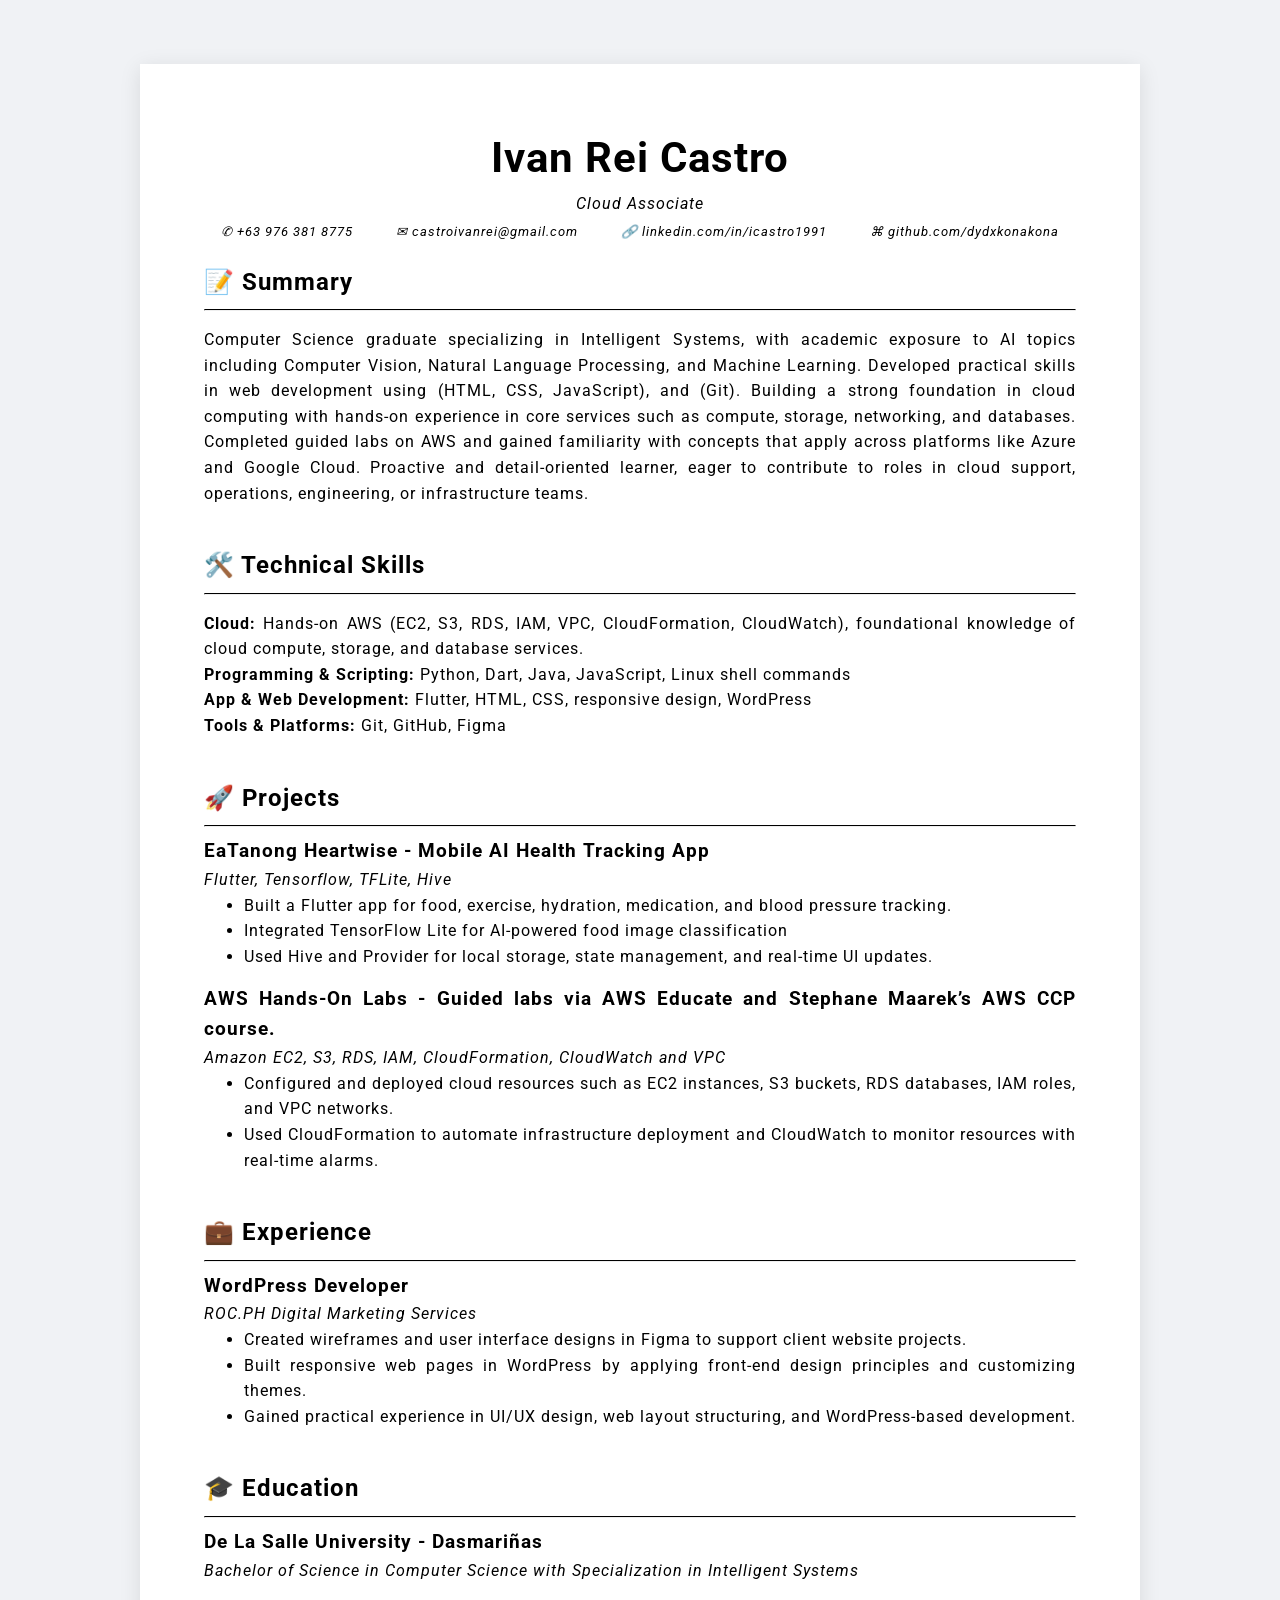
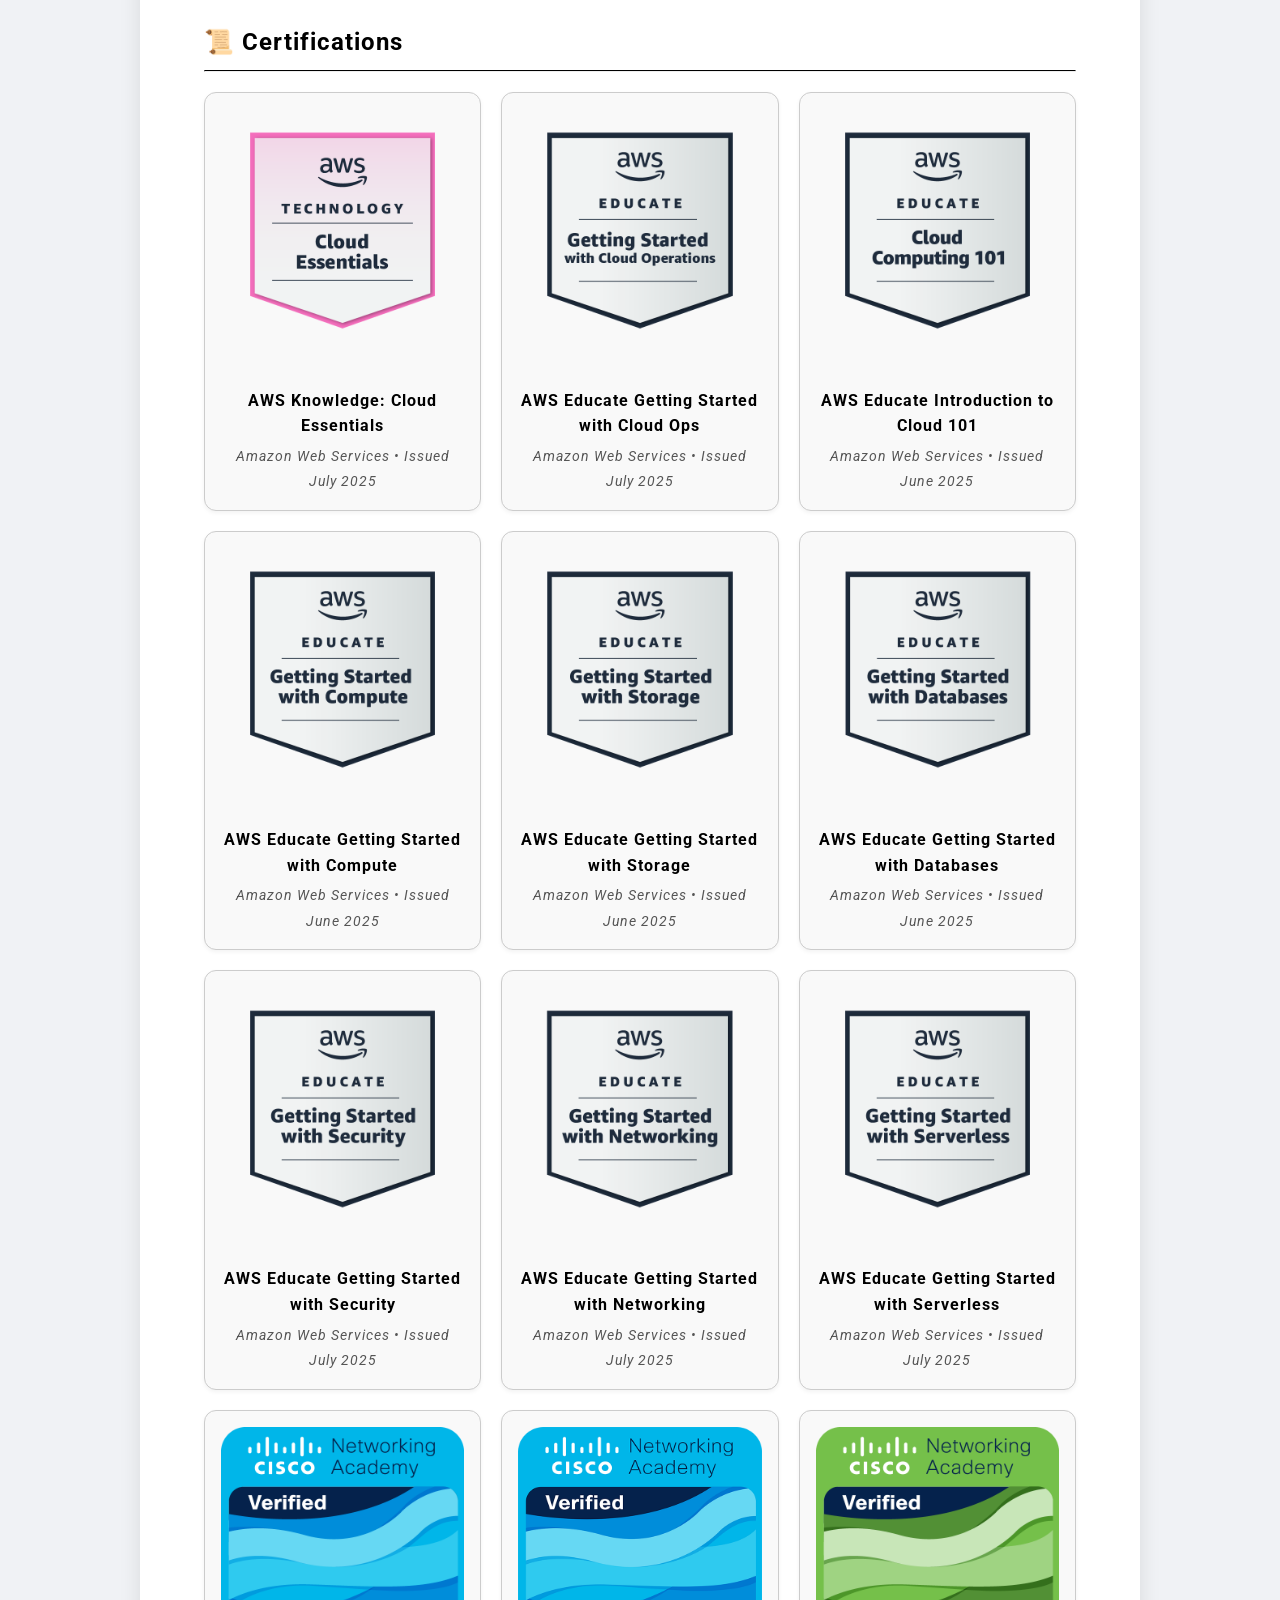
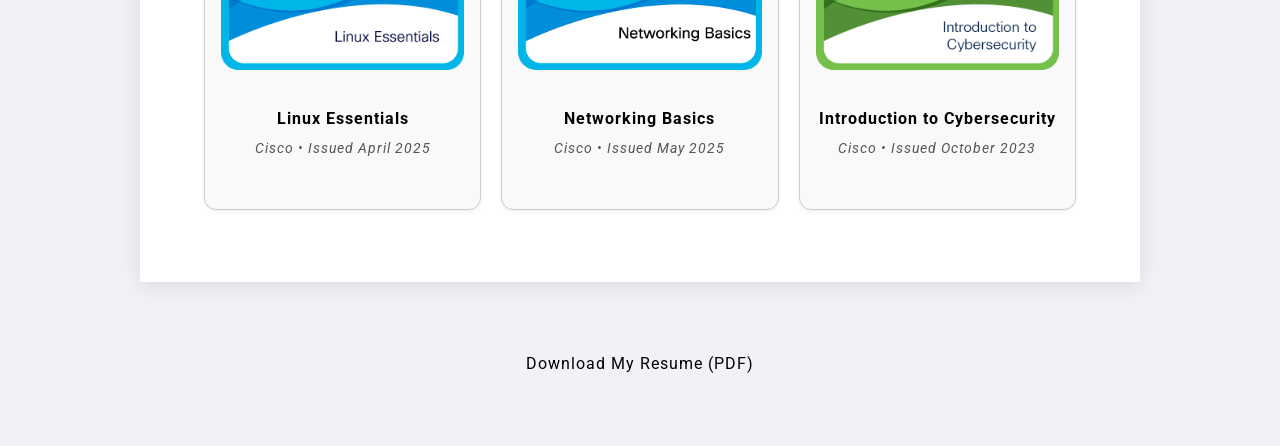
==== index.html @ 9f9fce8a "add job title at header" ====
<!DOCTYPE html>
<html lang="en">
<head>
    <meta charset="UTF-8">
    <meta name="viewport" content="width=device-width, initial-scale=1.0">
    <title>Cloud Resume</title>
    <link rel="stylesheet" href="./style.css">
</head>
<body>
    <div class="paper">
        <header>
            <h1 class="header__h1">Ivan Rei Castro</h1>
            <p class="header__p"><i>Cloud Associate</i></p>
            <address class="header__contacts">
                <ul>
                    <li>✆ +63 976 381 8775</li>
                    <li>✉ <a class="link--unstyled" href="mailto:castroivanrei@gmail.com">castroivanrei@gmail.com</a></li>
                    <li>🔗 <a class="link--unstyled" href="https://www.linkedin.com/in/icastro1991" target="_blank">linkedin.com/in/icastro1991</a></li>
                    <li>⌘ <a class="link--unstyled" href="https://github.com/dydxkonakona" target="_blank">github.com/dydxkonakona</a></li>
                </ul>
            </address>  
        </header>
        <main>
            <section>
                <h2 class="section-heading">📝 Summary</h2>
                <hr>
                <p class="section__text">Computer Science graduate specializing in Intelligent Systems, with academic exposure to AI topics including Computer
                Vision, Natural Language Processing, and Machine Learning. Developed practical skills in web development using (HTML,
                CSS, JavaScript), and (Git). Building a strong foundation in cloud computing with hands-on experience in core services
                such as compute, storage, networking, and databases. Completed guided labs on AWS and gained familiarity with
                concepts that apply across platforms like Azure and Google Cloud. Proactive and detail-oriented learner, eager to
                contribute to roles in cloud support, operations, engineering, or infrastructure teams.
                </p>
            </section>
            <section>
                <h2 class="section-heading">🛠️ Technical Skills</h2>
                <hr>
                <ul class="section__text skills__item list--unstyled">
                    <li><strong>Cloud: </strong>Hands-on AWS (EC2, S3, RDS, IAM, VPC, CloudFormation, CloudWatch), foundational knowledge of cloud compute, storage,
                    and database services.</li>
                    <li><strong>Programming & Scripting: </strong>Python, Dart, Java, JavaScript, Linux shell commands</li>
                    <li><strong>App & Web Development: </strong>Flutter, HTML, CSS, responsive design, WordPress</li>
                    <li><strong>Tools & Platforms: </strong>Git, GitHub, Figma</li>
                </ul>
            </section>
            <section>
                <h2 class="section-heading">🚀 Projects</h2>
                <hr>
                <h3 class="projects__item">EaTanong Heartwise - Mobile AI Health Tracking App</h3>
                <i>Flutter, Tensorflow, TFLite, Hive</i>
                <ul class="section__ul section__text">
                    <li>Built a Flutter app for food, exercise, hydration, medication, and blood pressure tracking.</li>
                    <li>Integrated TensorFlow Lite for AI-powered food image classification</li>
                    <li>Used Hive and Provider for local storage, state management, and real-time UI updates.</li>
                </ul>
                <h3 class="projects__item">AWS Hands-On Labs - Guided labs via AWS Educate and Stephane Maarek’s AWS CCP course. </h3>
                <i>Amazon EC2, S3, RDS, IAM, CloudFormation, CloudWatch and VPC</i>
                <ul class="section__ul section__text">
                    <li>Configured and deployed cloud resources such as EC2 instances, S3 buckets, RDS databases, IAM roles, and VPC networks.</li>
                    <li> Used CloudFormation to automate infrastructure deployment and CloudWatch to monitor resources with real-time alarms.</li>
                </ul>
            </section>
            <section>
                <h2 class="section-heading">💼 Experience</h2>
                <hr>
                <h3 class="section__item">WordPress Developer</h3>
                <i>ROC.PH Digital Marketing Services</i>
                <ul class="section__ul section__text">
                    <li>Created wireframes and user interface designs in Figma to support client website projects.</li>
                    <li>Built responsive web pages in WordPress by applying front-end design principles and customizing themes.</li>
                    <li>Gained practical experience in UI/UX design, web layout structuring, and WordPress-based development.</li>
                </ul>
            </section>
            <section>
                <h2 class="section-heading">🎓 Education</h2>
                <hr>
                <h3 class="section__item">De La Salle University - Dasmariñas</h3>
                <i>Bachelor of Science in Computer Science with Specialization in Intelligent Systems</i>
            </section>
            <section>
                <h2 class="section-heading">📜 Certifications</h2>
                <hr>
                <div class="certifications-container">
                    <a class="link--unstyled" href="https://www.credly.com/badges/a8282bae-534b-4d0a-99c8-af3b8f8b6e74/public_url" target="_blank">
                        <div class="certifications__item">
                            <div class="certifications__image">
                                <img src="images/aws-knowledge-cloud-essentials.png" alt="AWS Knowledge: Cloud Essentials Badge">
                            </div>
                            <div class="certifications__content">
                                <h3>AWS Knowledge: Cloud Essentials</h3>
                                <i>Amazon Web Services • Issued July 2025</i>
                            </div>
                        </div>
                    </a>
                    <a class="link--unstyled" href="https://www.credly.com/badges/c6b597b6-bfd8-41dc-8218-815a89019f7d/public_url" target="_blank">
                        <div class="certifications__item">
                            <div class="certifications__image">
                                <img src="images/aws-educate-getting-started-with-cloud-ops.png" alt="Getting Started with Cloud Ops Badge">
                            </div>
                            <div class="certifications__content">
                                <h3>AWS Educate Getting Started with Cloud Ops</h3>
                                <i>Amazon Web Services • Issued July 2025</i>
                            </div>
                        </div>
                    </a>
                    <a class="link--unstyled" href="https://www.credly.com/badges/4cb6fb65-5cf6-4de0-a530-c1868e72969b/public_url" target="_blank">
                        <div class="certifications__item">
                            <div class="certifications__image">
                                <img src="images/aws-educate-introduction-to-cloud-101.png" alt="Introduction to Cloud 101 Badge">
                            </div>
                            <div class="certifications__content">
                                <h3>AWS Educate Introduction to Cloud 101</h3>
                                <i>Amazon Web Services • Issued June 2025</i>
                            </div>
                        </div>
                    </a>
                    <a class="link--unstyled" href="https://www.credly.com/badges/bcdcecb7-7dd5-4402-ab4c-7a6a8c4122ae/public_url" target="_blank">
                        <div class="certifications__item">
                            <div class="certifications__image">
                                <img src="images/aws-educate-getting-started-with-compute.png" alt="Getting Started with Compute Badge">
                            </div>
                            <div class="certifications__content">
                                <h3>AWS Educate Getting Started with Compute</h3>
                                <i>Amazon Web Services • Issued June 2025</i>
                            </div>
                        </div>
                    </a>
                    <a class="link--unstyled" href="https://www.credly.com/badges/b025bc04-ba03-4a2b-b331-17a02d5ade88/public_url" target="_blank">
                        <div class="certifications__item">
                            <div class="certifications__image">
                                <img src="images/aws-educate-getting-started-with-storage.png" alt="Getting Started with Storage Badge">
                            </div>
                            <div class="certifications__content">
                                <h3>AWS Educate Getting Started with Storage</h3>
                                <i>Amazon Web Services • Issued June 2025</i>
                            </div>
                        </div>
                    </a>
                    <a class="link--unstyled" href="https://www.credly.com/badges/4ef2bb0c-944a-4b47-bbff-5bcc50d100f2/public_url" target="_blank">
                        <div class="certifications__item">
                            <div class="certifications__image">
                                <img src="images/aws-educate-getting-started-with-databases.png" alt="Getting Started with Databases Badge">
                            </div>
                            <div class="certifications__content">
                                <h3>AWS Educate Getting Started with Databases</h3>
                                <i>Amazon Web Services • Issued June 2025</i>
                            </div>
                        </div>
                    </a>
                    <a class="link--unstyled" href="https://www.credly.com/badges/3746181c-8ba2-44f5-8cea-efb720ffdb54/public_url" target="_blank">
                        <div class="certifications__item">
                            <div class="certifications__image">
                                <img src="images/aws-educate-getting-started-with-security.png" alt="Getting Started with Security Badge">
                            </div>
                            <div class="certifications__content">
                                <h3>AWS Educate Getting Started with Security</h3>
                                <i>Amazon Web Services • Issued July 2025</i>
                            </div>
                        </div>
                    </a>
                    <a class="link--unstyled" href="https://www.credly.com/badges/9539a27b-08fc-4c29-9ed1-c05157a115b7/public_url" target="_blank">
                        <div class="certifications__item">
                            <div class="certifications__image">
                                <img src="images/aws-educate-getting-started-with-networking.png" alt="Getting Started with Networking Badge">
                            </div>
                            <div class="certifications__content">
                                <h3>AWS Educate Getting Started with Networking</h3>
                                <i>Amazon Web Services • Issued July 2025</i>
                            </div>
                        </div>
                    </a>
                    <a class="link--unstyled" href="https://www.credly.com/badges/edeaffc1-b5c8-44d2-9bcc-d990bc7ccc25/public_url" target="_blank">
                        <div class="certifications__item">
                            <div class="certifications__image">
                                <img src="images/aws-educate-getting-started-with-serverless.png" alt="Getting Started with Serverless Badge">
                            </div>
                            <div class="certifications__content">
                                <h3>AWS Educate Getting Started with Serverless</h3>
                                <i>Amazon Web Services • Issued July 2025</i>
                            </div>
                        </div>
                    </a>
                    <a class="link--unstyled" href="https://www.credly.com/badges/f4eeaae7-c7de-4fd5-bcbb-86d43e1da480/public_url" target="_blank">
                        <div class="certifications__item">
                            <div class="certifications__image">
                                <img src="images/linux-essentials.png" alt="Linux Essentials Badge">
                            </div>
                            <div class="certifications__content">
                                <h3>Linux Essentials</h3>
                                <i>Cisco • Issued April 2025</i>
                            </div>
                        </div>
                    </a>
                    <a class="link--unstyled" href="https://www.credly.com/badges/85599b24-8828-4160-ac57-ac4afbe0064e/public_url" target="_blank">
                        <div class="certifications__item">
                            <div class="certifications__image">
                                <img src="images/networking-basics.png" alt="Networking Basics Badge">
                            </div>
                            <div class="certifications__content">
                                <h3>Networking Basics</h3>
                                <i>Cisco • Issued May 2025</i>
                            </div>
                        </div>
                    </a>
                    <a class="link--unstyled" href="https://www.credly.com/badges/5a5872d6-cdb3-4874-aff6-a10d0401ca77/public_url" target="_blank">
                        <div class="certifications__item">
                            <div class="certifications__image">
                                <img src="images/introduction-to-cybersecurity.png" alt="Introduction to Cybersecurity Badge">
                            </div>
                            <div class="certifications__content">
                                <h3>Introduction to Cybersecurity</h3>
                                <i>Cisco • Issued October 2023</i>
                            </div>
                        </div>
                    </a>
                </div>
            </section>
        </main>
    </div>
    <footer>
         <div class="footer-container"><a class="link--unstyled" href="./Castro_Ivan_cloud2.pdf" download="Castro_Ivan" target="_blank">Download My Resume (PDF)</a></div>
    </footer>
</body>
</html>
---- style.css ----
@import url('https://fonts.googleapis.com/css2?family=Roboto:ital,wght@0,100..900;1,100..900&display=swap');

/* 
CSS Naming Convention used
BEM (Block-Element-Modifier)

Structure:
.block { }
.block__element { }
.block--modifier { }
*/

.roboto-font {
  font-family: "Roboto", sans-serif;
  font-optical-sizing: auto;
  /* font-weight: <weight>; */
  font-style: normal;
  font-variation-settings:
    "wdth" 100;
}

/* Base styles */

* {
    font-family: "Roboto", sans-serif;
    box-sizing: border-box;
}

section {
    margin-bottom: 40px;
}

hr {
    border-top: 1px solid black;
}

img {
    width: 100%;
    height: auto;
}

/* Layout */
body {
    background-color: #f0f2f5;
    margin: 0;
    padding: 2rem;
    font-family: "Roboto", sans-serif;
}

header, main {
    margin: 0 auto;
    padding: 0 24px; /* adjust 24px to whatever spacing you prefer */
    max-width: 1000px; /* optional: keeps content centered and readable on large screens */
    box-sizing: border-box;
}


.certifications-container {
    display: grid;
    grid-template-columns: repeat(auto-fit, minmax(220px, 1fr));
    gap: 20px;
    margin-top: 20px;
}

/* Typography */

body {
    letter-spacing: 1px;
    line-height: 1.6;
    text-align: justify;
    text-justify: inter-word;    
}

.section__text {
    letter-spacing: 1px;
    line-height: 1.6;
    text-align: justify;
    text-justify: inter-word;
}

/* Components */
.paper {
    max-width: 1000px;
    margin: 2rem auto;
    background: #ffffff;
    padding: 2rem 2.5rem;
    box-shadow: 0 4px 20px rgba(0, 0, 0, 0.1);
}

@media (max-width: 768px) {
    body {
        background-color: #ffffff; /* Match paper background */
        padding: 0;
    }

    .paper {
        max-width: 100%;
        margin: 0;
        padding: 1rem 1rem;
        box-shadow: none;
        border-radius: 0;
    }
}

.header__h1 {
    margin-bottom: 0;
    text-align: center;
    font-size: 42px;
}

.header__p {
    margin: 0 0 5px;
    text-align: center;
}

.header__contacts ul {
    display: flex;
    justify-content: space-around;
    flex-wrap: wrap;
    font-size: small;
    gap: 0.5rem 0.5rem;
    padding: 0;
    margin: 0;
    list-style: none;
}

@media (max-width: 480px) {
    .header__contacts {
        flex-direction: column;
        align-items: flex-start;
    }
}

.section-heading {
    margin: 20px 0 0;
}

.section__ul {
    margin: 0 0 16px;
}

.section__item {
    margin: 10px 0 0;
}

.skills__item {
    padding: 0;
}

.projects__item {
    margin: 10px 0 0;
}

.certifications__item {
    border: 1px solid #ccc;
    border-radius: 12px;
    padding: 16px;
    background-color: #f9f9f9;
    box-shadow: 0 2px 4px rgba(0, 0, 0, 0.05);
    text-align: center;
    transition: transform 0.2s ease;
    max-width: 100%;
    min-height: 400px;
}

.certifications__item:hover {
    transform: translateY(-5px);
}

.certifications__item img {
    max-width: 100%;
    height: auto;
    border-radius: 8px;
    margin-bottom: 12px;
}

.certifications__content h3 {
    font-size: 1rem;
    margin-bottom: 4px;
}

.certifications__content i {
    font-size: 0.9rem;
    color: #555;
}

@media (max-width: 600px) {
    .certifications-container {
    grid-template-columns: 1fr;
    }
}

.footer-container {
    display: flex;
    justify-content: center;
    align-items: center;
    margin: 0;
    padding: 0;
    min-height: 100px;
}


/* Utility Classes */

.list--unstyled {
    list-style-type: none;
}

.link--unstyled {
    text-decoration: none;
    color: black;
}

.header__contacts ul a:hover {
    text-decoration: underline;
}

.footer-container a:hover {
    text-decoration: underline;
}
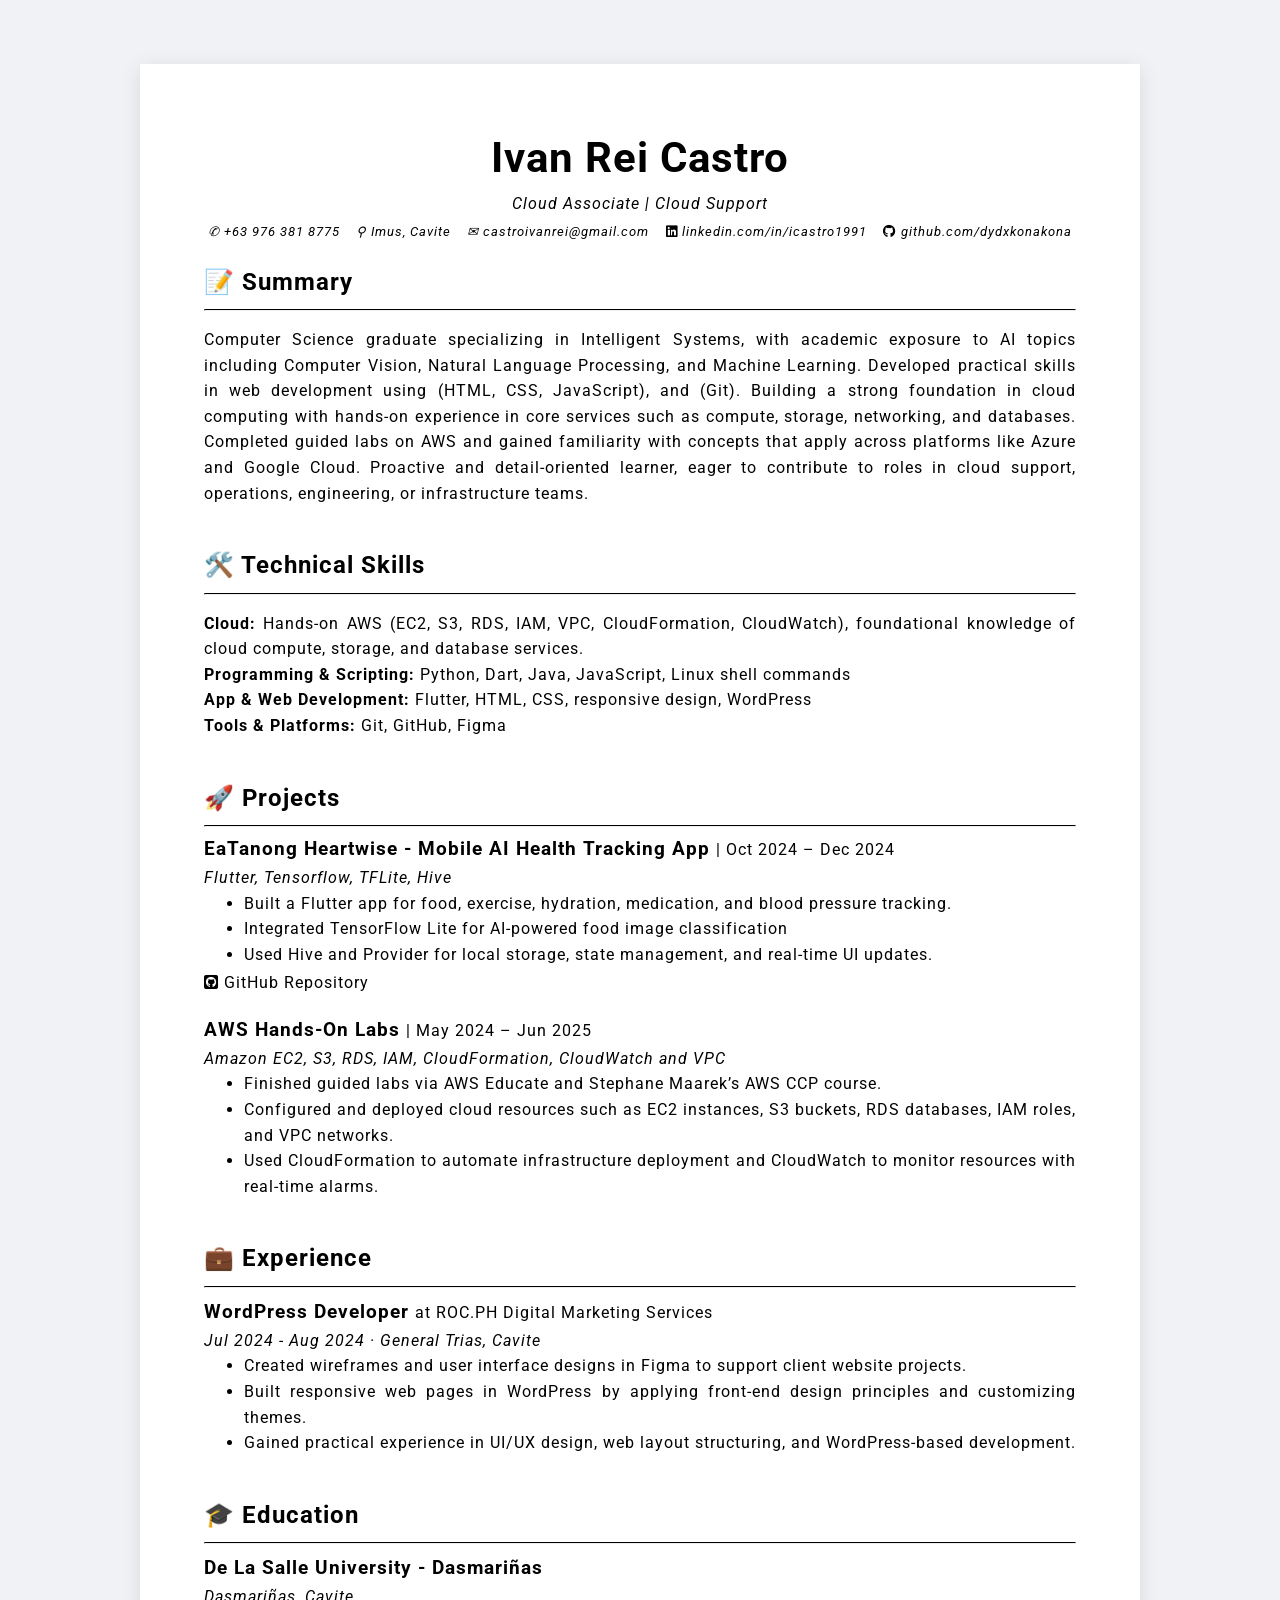
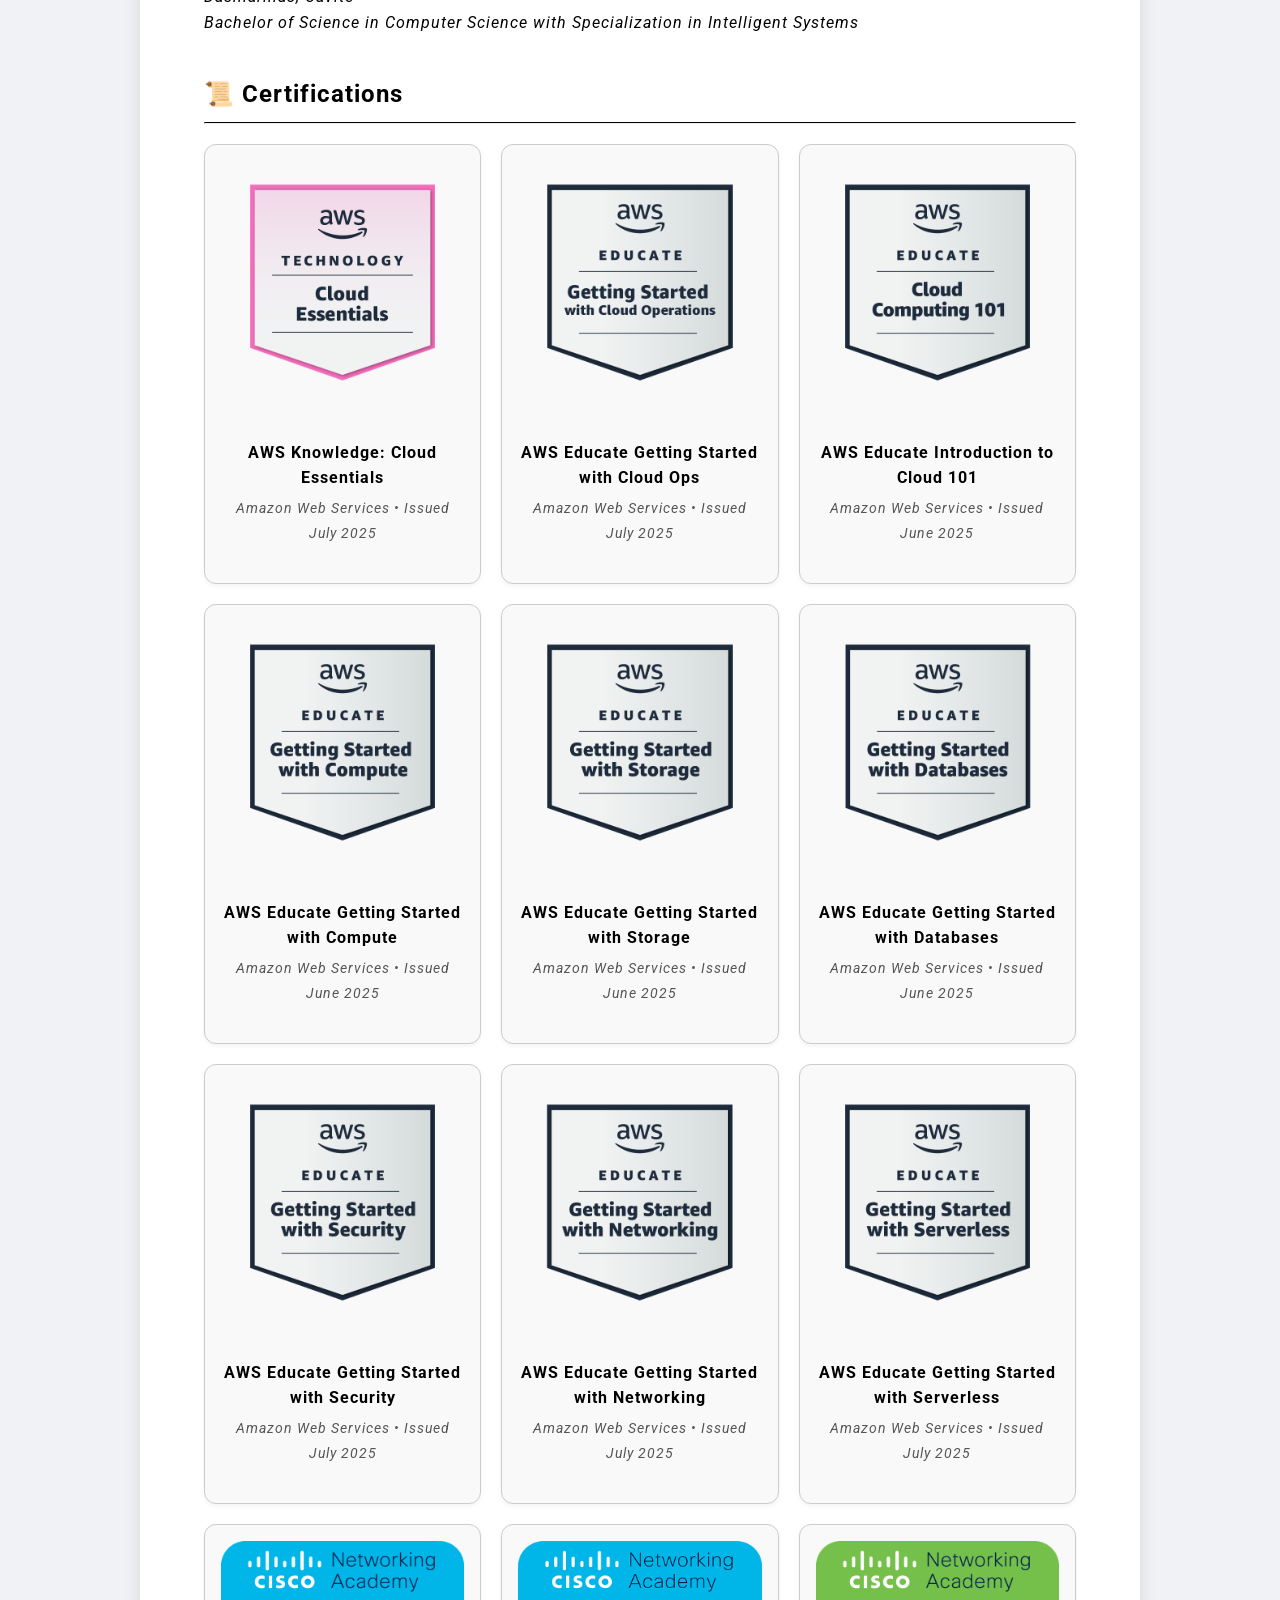
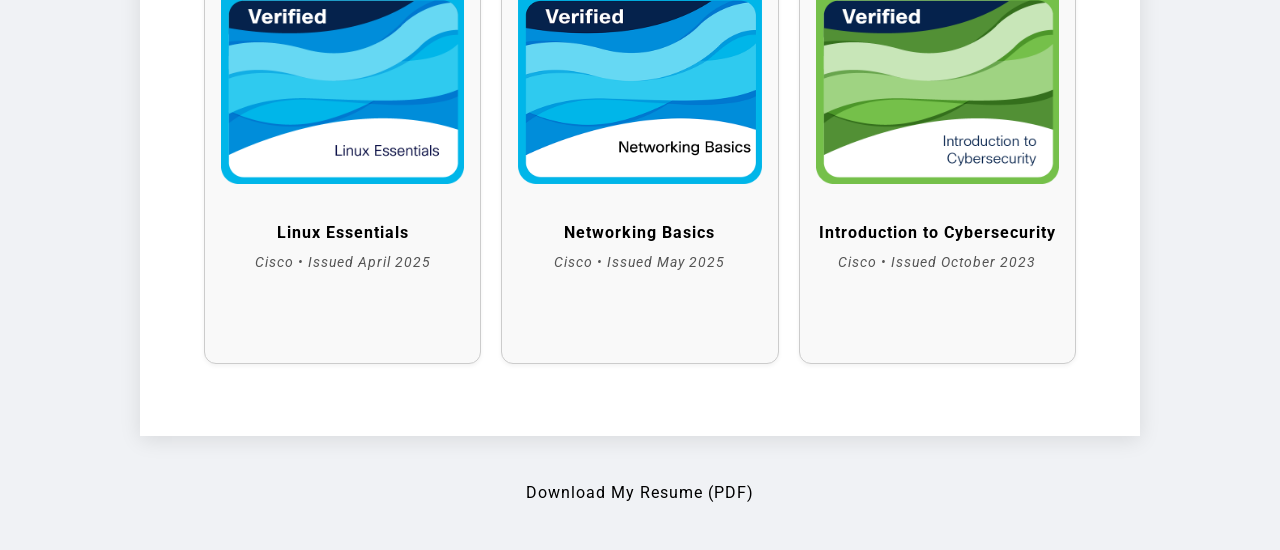
==== commit 0288561a: "add icon. polish ui" ====
--- a/index.html
+++ b/index.html
@@ -5,18 +5,20 @@
     <meta name="viewport" content="width=device-width, initial-scale=1.0">
     <title>Cloud Resume</title>
     <link rel="stylesheet" href="./style.css">
+    <link rel="stylesheet" href="https://cdnjs.cloudflare.com/ajax/libs/font-awesome/6.7.2/css/all.min.css" integrity="sha512-Evv84Mr4kqVGRNSgIGL/F/aIDqQb7xQ2vcrdIwxfjThSH8CSR7PBEakCr51Ck+w+/U6swU2Im1vVX0SVk9ABhg==" crossorigin="anonymous" referrerpolicy="no-referrer" />
 </head>
 <body>
     <div class="paper">
         <header>
             <h1 class="header__h1">Ivan Rei Castro</h1>
-            <p class="header__p"><i>Cloud Associate</i></p>
+            <p class="header__p"><i>Cloud Associate | Cloud Support</i></p>
             <address class="header__contacts">
                 <ul>
                     <li>✆ +63 976 381 8775</li>
+                    <li>⚲ Imus, Cavite</li>
                     <li>✉ <a class="link--unstyled" href="mailto:castroivanrei@gmail.com">castroivanrei@gmail.com</a></li>
-                    <li>🔗 <a class="link--unstyled" href="https://www.linkedin.com/in/icastro1991" target="_blank">linkedin.com/in/icastro1991</a></li>
-                    <li>⌘ <a class="link--unstyled" href="https://github.com/dydxkonakona" target="_blank">github.com/dydxkonakona</a></li>
+                    <li><a class="link--unstyled" href="https://www.linkedin.com/in/icastro1991" target="_blank"><i class="fa-brands fa-linkedin"></i> linkedin.com/in/icastro1991</a></li>
+                    <li><a class="link--unstyled" href="https://github.com/dydxkonakona" target="_blank"><i class="fa-brands fa-github"></i> github.com/dydxkonakona</a></li>
                 </ul>
             </address>  
         </header>
@@ -46,35 +48,44 @@
             <section>
                 <h2 class="section-heading">🚀 Projects</h2>
                 <hr>
-                <h3 class="projects__item">EaTanong Heartwise - Mobile AI Health Tracking App</h3>
-                <i>Flutter, Tensorflow, TFLite, Hive</i>
-                <ul class="section__ul section__text">
-                    <li>Built a Flutter app for food, exercise, hydration, medication, and blood pressure tracking.</li>
-                    <li>Integrated TensorFlow Lite for AI-powered food image classification</li>
-                    <li>Used Hive and Provider for local storage, state management, and real-time UI updates.</li>
-                </ul>
-                <h3 class="projects__item">AWS Hands-On Labs - Guided labs via AWS Educate and Stephane Maarek’s AWS CCP course. </h3>
-                <i>Amazon EC2, S3, RDS, IAM, CloudFormation, CloudWatch and VPC</i>
-                <ul class="section__ul section__text">
-                    <li>Configured and deployed cloud resources such as EC2 instances, S3 buckets, RDS databases, IAM roles, and VPC networks.</li>
-                    <li> Used CloudFormation to automate infrastructure deployment and CloudWatch to monitor resources with real-time alarms.</li>
-                </ul>
+                <article class="projects__article">
+                    <h3>EaTanong Heartwise - Mobile AI Health Tracking App <span class="span--small">| Oct 2024 – Dec 2024</span></h3>
+                    <i>Flutter, Tensorflow, TFLite, Hive</i>
+                    <ul class="section__text">
+                        <li>Built a Flutter app for food, exercise, hydration, medication, and blood pressure tracking.</li>
+                        <li>Integrated TensorFlow Lite for AI-powered food image classification</li>
+                        <li>Used Hive and Provider for local storage, state management, and real-time UI updates.</li>
+                    </ul>
+                    <a class="link--unstyled" href="https://github.com/dydxkonakona/eatanong-heartwise-flutter" target="_blank" rel="noopener noreferrer"><i class="fa-brands fa-square-github"></i> GitHub Repository</a>
+                </article>
+                <article class="projects__article">
+                    <h3>AWS Hands-On Labs <span class="span--small">| May 2024 – Jun 2025</span></h3>
+                    <i>Amazon EC2, S3, RDS, IAM, CloudFormation, CloudWatch and VPC</i>
+                    <ul class="section__text">
+                        <li>Finished guided labs via AWS Educate and Stephane Maarek’s AWS CCP course.</li>
+                        <li>Configured and deployed cloud resources such as EC2 instances, S3 buckets, RDS databases, IAM roles, and VPC networks.</li>
+                        <li> Used CloudFormation to automate infrastructure deployment and CloudWatch to monitor resources with real-time alarms.</li>
+                    </ul>
+                </article>
             </section>
             <section>
                 <h2 class="section-heading">💼 Experience</h2>
                 <hr>
-                <h3 class="section__item">WordPress Developer</h3>
-                <i>ROC.PH Digital Marketing Services</i>
-                <ul class="section__ul section__text">
-                    <li>Created wireframes and user interface designs in Figma to support client website projects.</li>
-                    <li>Built responsive web pages in WordPress by applying front-end design principles and customizing themes.</li>
-                    <li>Gained practical experience in UI/UX design, web layout structuring, and WordPress-based development.</li>
-                </ul>
+                <article>
+                    <h3 class="section__item">WordPress Developer <span class="span--small">at ROC.PH Digital Marketing Services</span></h3>
+                    <i>Jul 2024 - Aug 2024 · General Trias, Cavite</i>
+                    <ul class="section__ul section__text">
+                        <li>Created wireframes and user interface designs in Figma to support client website projects.</li>
+                        <li>Built responsive web pages in WordPress by applying front-end design principles and customizing themes.</li>
+                        <li>Gained practical experience in UI/UX design, web layout structuring, and WordPress-based development.</li>
+                    </ul>
+                </article>
             </section>
             <section>
                 <h2 class="section-heading">🎓 Education</h2>
                 <hr>
                 <h3 class="section__item">De La Salle University - Dasmariñas</h3>
+                <i>Dasmariñas, Cavite</i><br>
                 <i>Bachelor of Science in Computer Science with Specialization in Intelligent Systems</i>
             </section>
             <section>
--- a/style.css
+++ b/style.css
@@ -147,8 +147,16 @@
     padding: 0;
 }
 
-.projects__item {
-    margin: 10px 0 0;
+.projects__article {
+    margin: 5px 0 20px;
+}
+
+.projects__article h3 {
+    margin: 0;
+}
+
+.projects__article ul {
+    margin: 0 0 3px;
 }
 
 .certifications__item {
@@ -160,7 +168,7 @@
     text-align: center;
     transition: transform 0.2s ease;
     max-width: 100%;
-    min-height: 400px;
+    min-height: 440px;
 }
 
 .certifications__item:hover {
@@ -196,7 +204,7 @@
     align-items: center;
     margin: 0;
     padding: 0;
-    min-height: 100px;
+    min-height: 50px;
 }
 
 
@@ -211,10 +219,11 @@
     color: black;
 }
 
-.header__contacts ul a:hover {
+.link--unstyled:hover {
     text-decoration: underline;
 }
 
-.footer-container a:hover {
-    text-decoration: underline;
+.span--small {
+    font-weight: lighter;
+    font-size: smaller;
 }
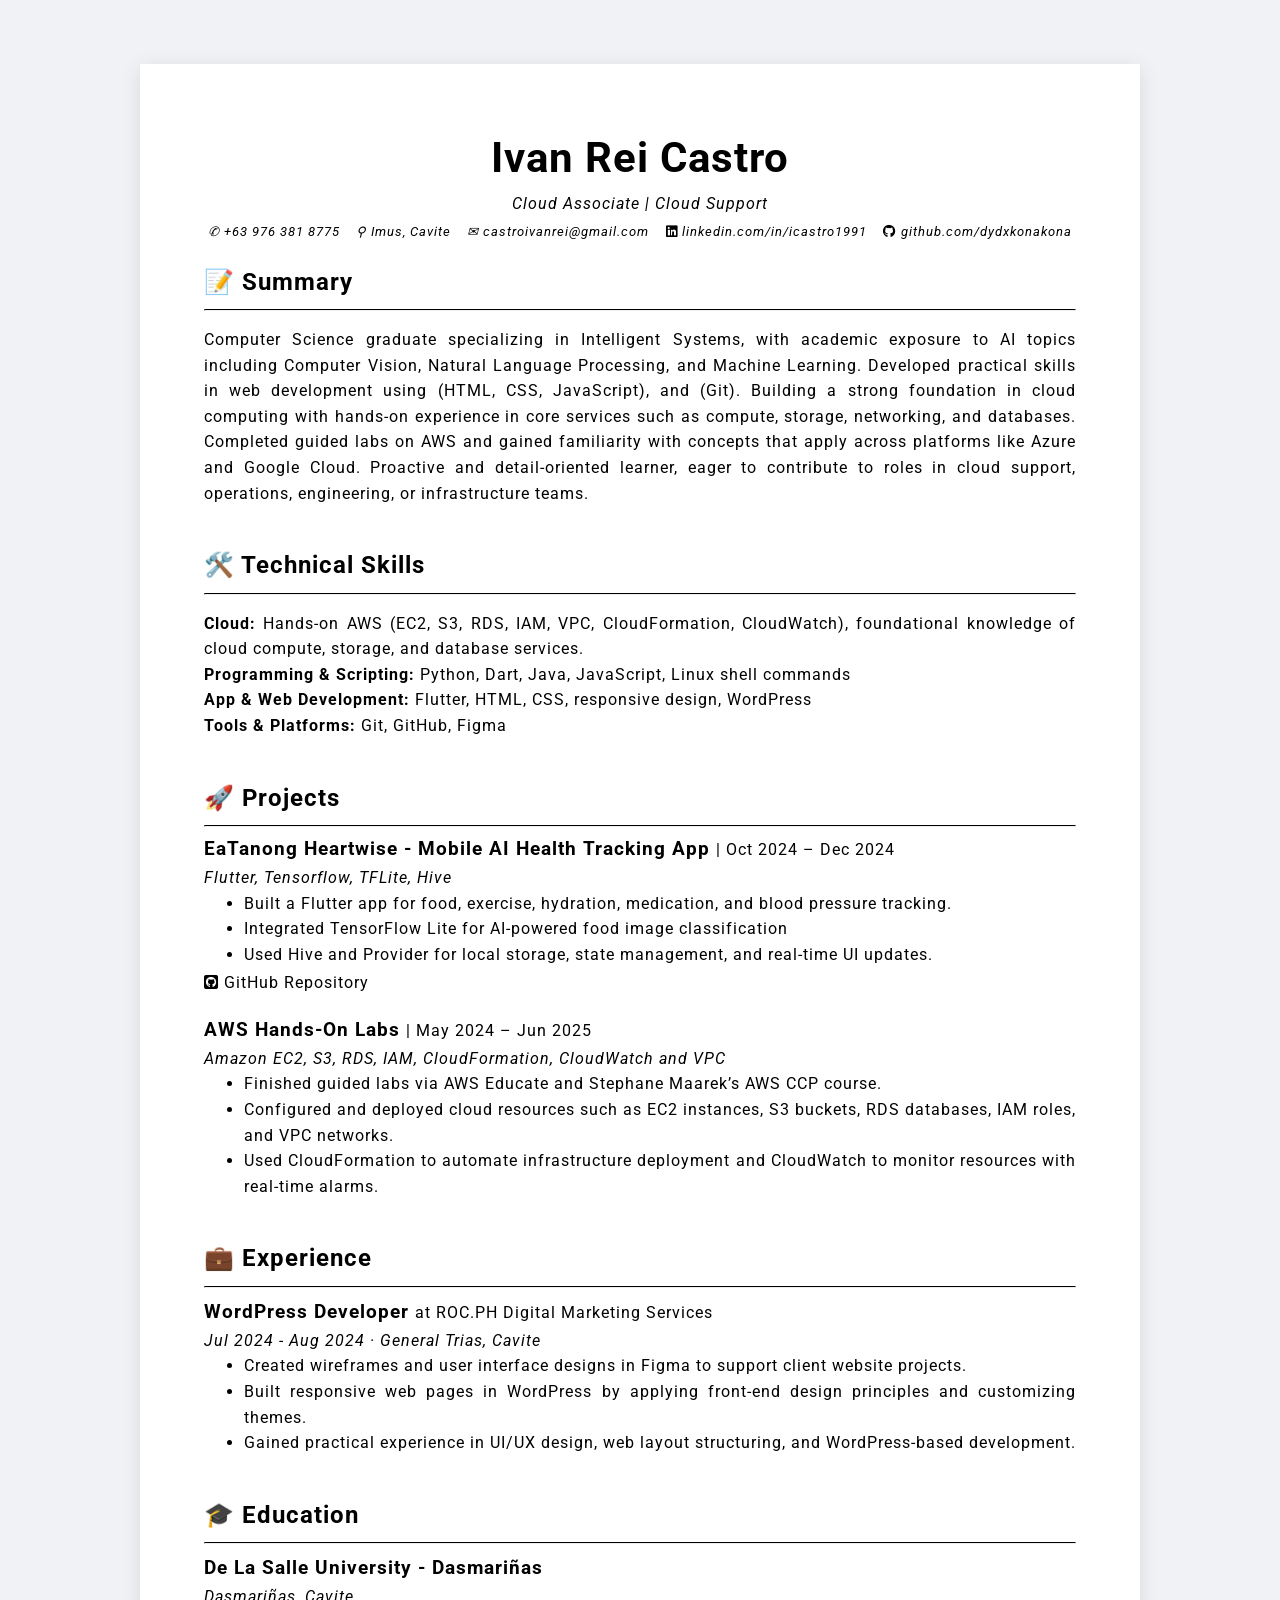
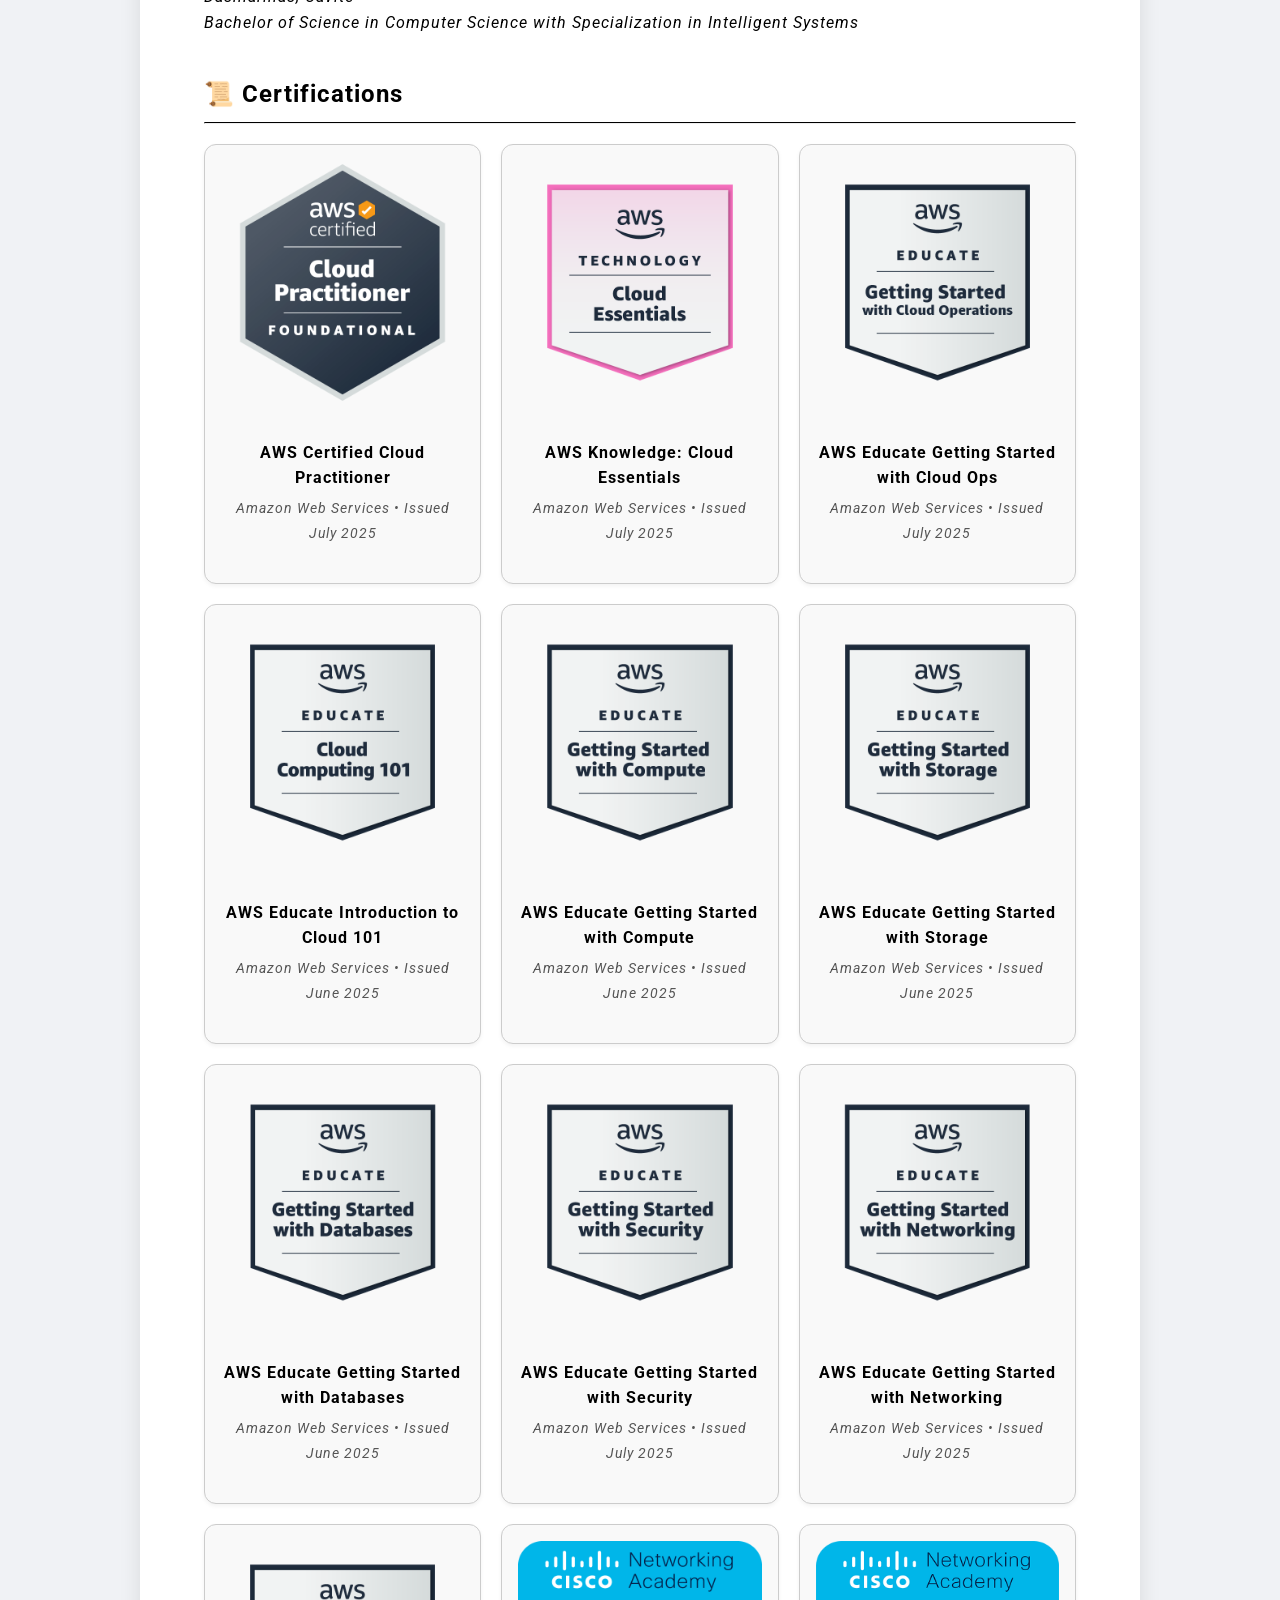
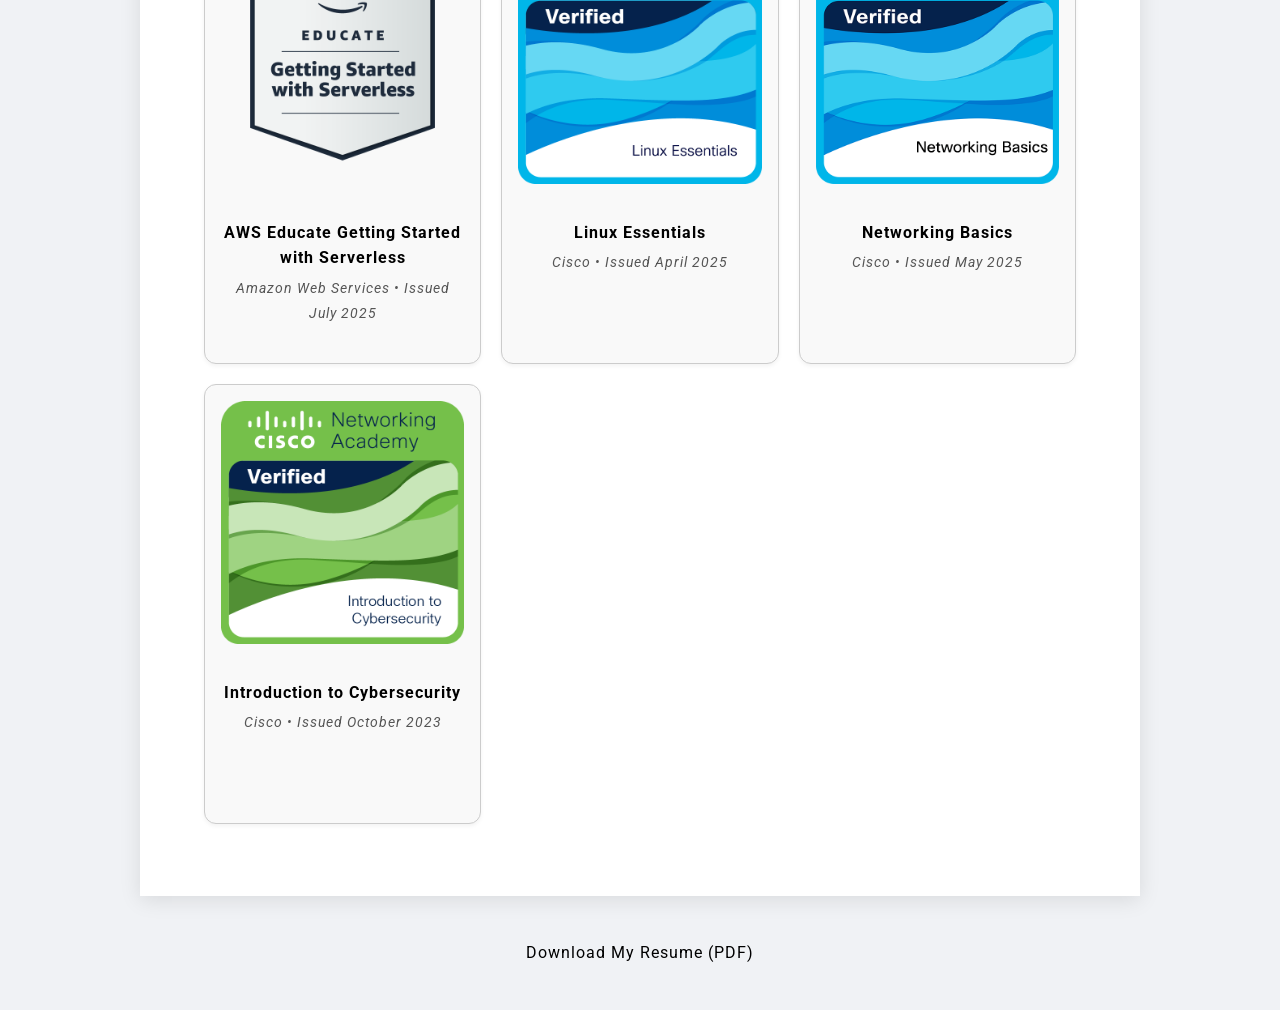
==== commit 89b7a895: "add aws cloud practitioner certificate" ====
--- a/index.html
+++ b/index.html
@@ -92,7 +92,18 @@
                 <h2 class="section-heading">📜 Certifications</h2>
                 <hr>
                 <div class="certifications-container">
-                    <a class="link--unstyled" href="https://www.credly.com/badges/a8282bae-534b-4d0a-99c8-af3b8f8b6e74/public_url" target="_blank">
+                    <a class="link--unstyled" href="https://www.credly.com/badges/91de4c96-de2e-45cc-8af6-e2daa8c5285d/public_url" target="_blank" rel="noopener noreferrer">
+                        <div class="certifications__item">
+                            <div class="certifications__image">
+                                <img src="images/aws-certified-cloud-practitioner.png" alt="AWS Certified Cloud Practitioner Badge">
+                            </div>
+                            <div class="certifications__content">
+                                <h3>AWS Certified Cloud Practitioner</h3>
+                                <i>Amazon Web Services • Issued July 2025</i>
+                            </div>
+                        </div>
+                    </a>
+                    <a class="link--unstyled" href="https://www.credly.com/badges/a8282bae-534b-4d0a-99c8-af3b8f8b6e74/public_url" target="_blank" rel="noopener noreferrer">
                         <div class="certifications__item">
                             <div class="certifications__image">
                                 <img src="images/aws-knowledge-cloud-essentials.png" alt="AWS Knowledge: Cloud Essentials Badge">
@@ -103,7 +114,7 @@
                             </div>
                         </div>
                     </a>
-                    <a class="link--unstyled" href="https://www.credly.com/badges/c6b597b6-bfd8-41dc-8218-815a89019f7d/public_url" target="_blank">
+                    <a class="link--unstyled" href="https://www.credly.com/badges/c6b597b6-bfd8-41dc-8218-815a89019f7d/public_url" target="_blank" rel="noopener noreferrer">
                         <div class="certifications__item">
                             <div class="certifications__image">
                                 <img src="images/aws-educate-getting-started-with-cloud-ops.png" alt="Getting Started with Cloud Ops Badge">
@@ -114,7 +125,7 @@
                             </div>
                         </div>
                     </a>
-                    <a class="link--unstyled" href="https://www.credly.com/badges/4cb6fb65-5cf6-4de0-a530-c1868e72969b/public_url" target="_blank">
+                    <a class="link--unstyled" href="https://www.credly.com/badges/4cb6fb65-5cf6-4de0-a530-c1868e72969b/public_url" target="_blank" rel="noopener noreferrer">
                         <div class="certifications__item">
                             <div class="certifications__image">
                                 <img src="images/aws-educate-introduction-to-cloud-101.png" alt="Introduction to Cloud 101 Badge">
@@ -125,7 +136,7 @@
                             </div>
                         </div>
                     </a>
-                    <a class="link--unstyled" href="https://www.credly.com/badges/bcdcecb7-7dd5-4402-ab4c-7a6a8c4122ae/public_url" target="_blank">
+                    <a class="link--unstyled" href="https://www.credly.com/badges/bcdcecb7-7dd5-4402-ab4c-7a6a8c4122ae/public_url" target="_blank" rel="noopener noreferrer">
                         <div class="certifications__item">
                             <div class="certifications__image">
                                 <img src="images/aws-educate-getting-started-with-compute.png" alt="Getting Started with Compute Badge">
@@ -136,7 +147,7 @@
                             </div>
                         </div>
                     </a>
-                    <a class="link--unstyled" href="https://www.credly.com/badges/b025bc04-ba03-4a2b-b331-17a02d5ade88/public_url" target="_blank">
+                    <a class="link--unstyled" href="https://www.credly.com/badges/b025bc04-ba03-4a2b-b331-17a02d5ade88/public_url" target="_blank" rel="noopener noreferrer">
                         <div class="certifications__item">
                             <div class="certifications__image">
                                 <img src="images/aws-educate-getting-started-with-storage.png" alt="Getting Started with Storage Badge">
@@ -147,7 +158,7 @@
                             </div>
                         </div>
                     </a>
-                    <a class="link--unstyled" href="https://www.credly.com/badges/4ef2bb0c-944a-4b47-bbff-5bcc50d100f2/public_url" target="_blank">
+                    <a class="link--unstyled" href="https://www.credly.com/badges/4ef2bb0c-944a-4b47-bbff-5bcc50d100f2/public_url" target="_blank" rel="noopener noreferrer">
                         <div class="certifications__item">
                             <div class="certifications__image">
                                 <img src="images/aws-educate-getting-started-with-databases.png" alt="Getting Started with Databases Badge">
@@ -158,7 +169,7 @@
                             </div>
                         </div>
                     </a>
-                    <a class="link--unstyled" href="https://www.credly.com/badges/3746181c-8ba2-44f5-8cea-efb720ffdb54/public_url" target="_blank">
+                    <a class="link--unstyled" href="https://www.credly.com/badges/3746181c-8ba2-44f5-8cea-efb720ffdb54/public_url" target="_blank" rel="noopener noreferrer">
                         <div class="certifications__item">
                             <div class="certifications__image">
                                 <img src="images/aws-educate-getting-started-with-security.png" alt="Getting Started with Security Badge">
@@ -169,7 +180,7 @@
                             </div>
                         </div>
                     </a>
-                    <a class="link--unstyled" href="https://www.credly.com/badges/9539a27b-08fc-4c29-9ed1-c05157a115b7/public_url" target="_blank">
+                    <a class="link--unstyled" href="https://www.credly.com/badges/9539a27b-08fc-4c29-9ed1-c05157a115b7/public_url" target="_blank" rel="noopener noreferrer">
                         <div class="certifications__item">
                             <div class="certifications__image">
                                 <img src="images/aws-educate-getting-started-with-networking.png" alt="Getting Started with Networking Badge">
@@ -180,7 +191,7 @@
                             </div>
                         </div>
                     </a>
-                    <a class="link--unstyled" href="https://www.credly.com/badges/edeaffc1-b5c8-44d2-9bcc-d990bc7ccc25/public_url" target="_blank">
+                    <a class="link--unstyled" href="https://www.credly.com/badges/edeaffc1-b5c8-44d2-9bcc-d990bc7ccc25/public_url" target="_blank" rel="noopener noreferrer">
                         <div class="certifications__item">
                             <div class="certifications__image">
                                 <img src="images/aws-educate-getting-started-with-serverless.png" alt="Getting Started with Serverless Badge">
@@ -191,7 +202,7 @@
                             </div>
                         </div>
                     </a>
-                    <a class="link--unstyled" href="https://www.credly.com/badges/f4eeaae7-c7de-4fd5-bcbb-86d43e1da480/public_url" target="_blank">
+                    <a class="link--unstyled" href="https://www.credly.com/badges/f4eeaae7-c7de-4fd5-bcbb-86d43e1da480/public_url" target="_blank" rel="noopener noreferrer">
                         <div class="certifications__item">
                             <div class="certifications__image">
                                 <img src="images/linux-essentials.png" alt="Linux Essentials Badge">
@@ -202,7 +213,7 @@
                             </div>
                         </div>
                     </a>
-                    <a class="link--unstyled" href="https://www.credly.com/badges/85599b24-8828-4160-ac57-ac4afbe0064e/public_url" target="_blank">
+                    <a class="link--unstyled" href="https://www.credly.com/badges/85599b24-8828-4160-ac57-ac4afbe0064e/public_url" target="_blank" rel="noopener noreferrer">
                         <div class="certifications__item">
                             <div class="certifications__image">
                                 <img src="images/networking-basics.png" alt="Networking Basics Badge">
@@ -213,7 +224,7 @@
                             </div>
                         </div>
                     </a>
-                    <a class="link--unstyled" href="https://www.credly.com/badges/5a5872d6-cdb3-4874-aff6-a10d0401ca77/public_url" target="_blank">
+                    <a class="link--unstyled" href="https://www.credly.com/badges/5a5872d6-cdb3-4874-aff6-a10d0401ca77/public_url" target="_blank" rel="noopener noreferrer">
                         <div class="certifications__item">
                             <div class="certifications__image">
                                 <img src="images/introduction-to-cybersecurity.png" alt="Introduction to Cybersecurity Badge">
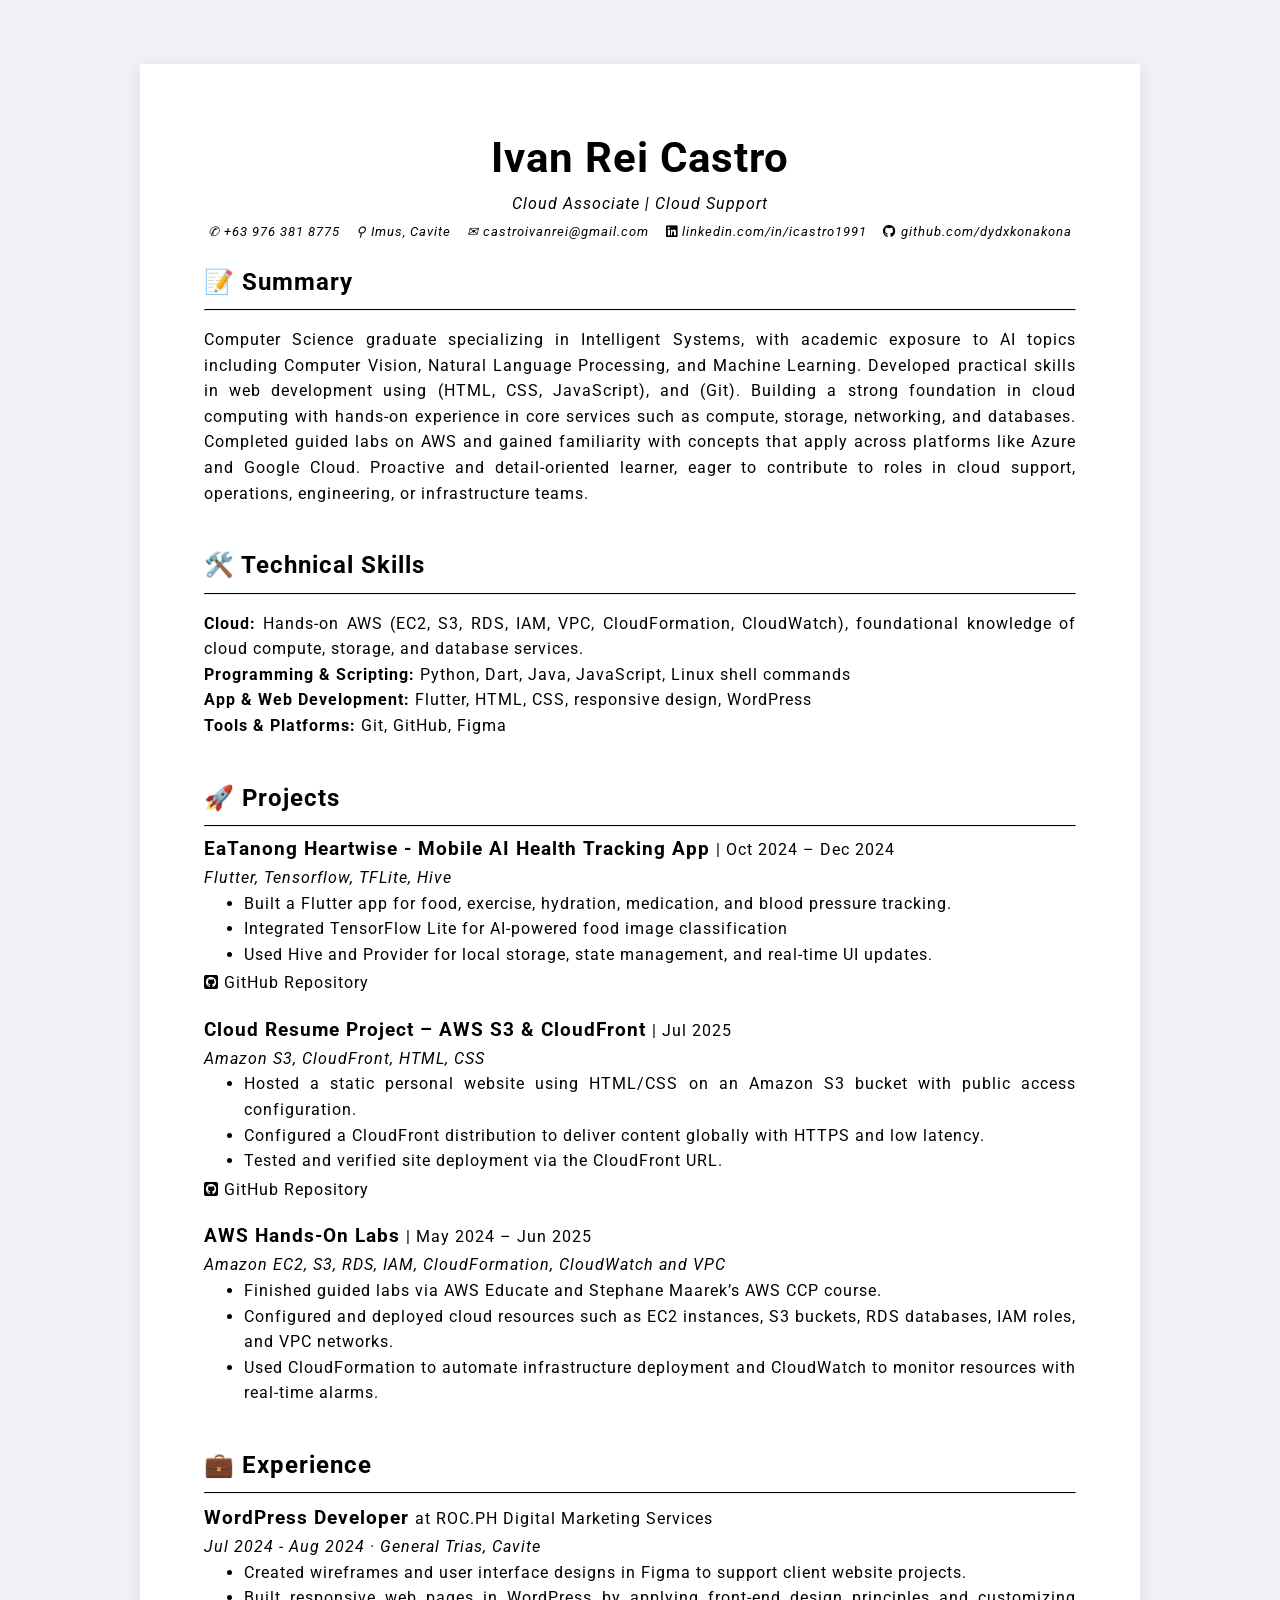
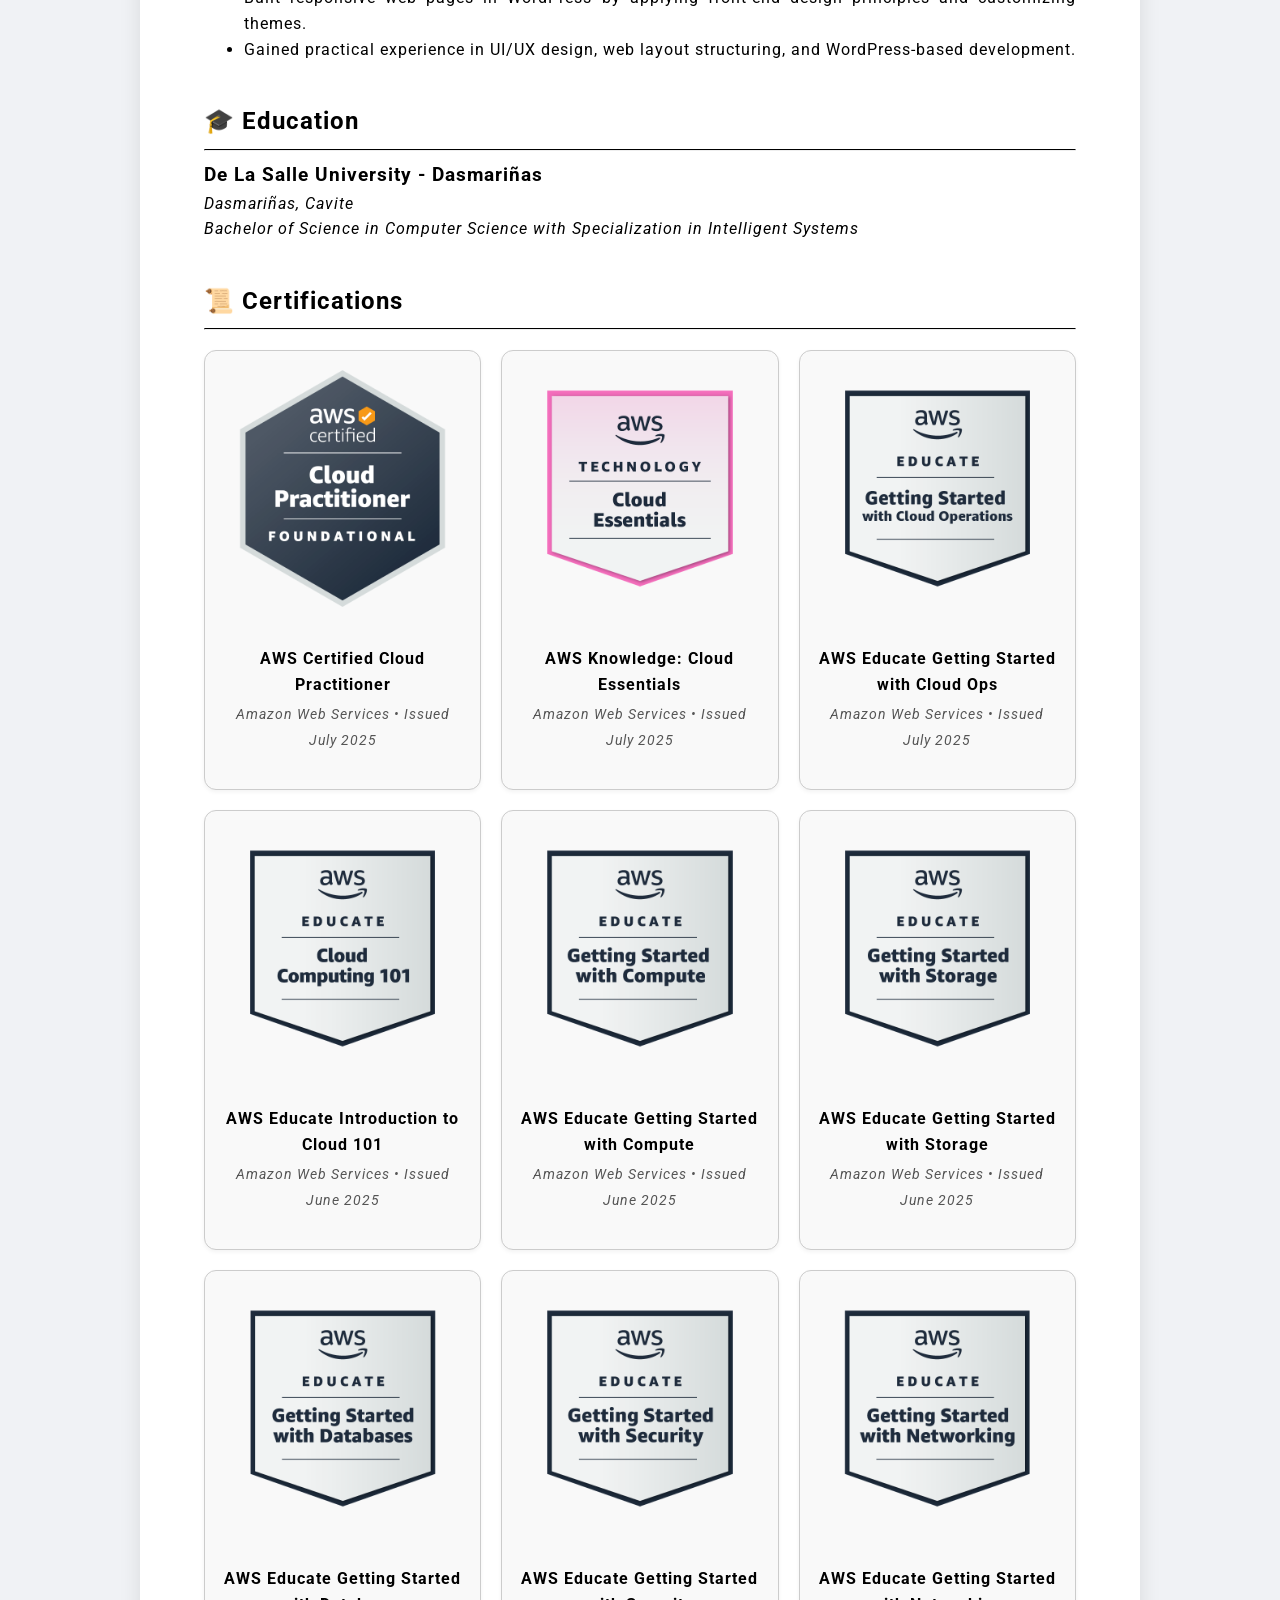
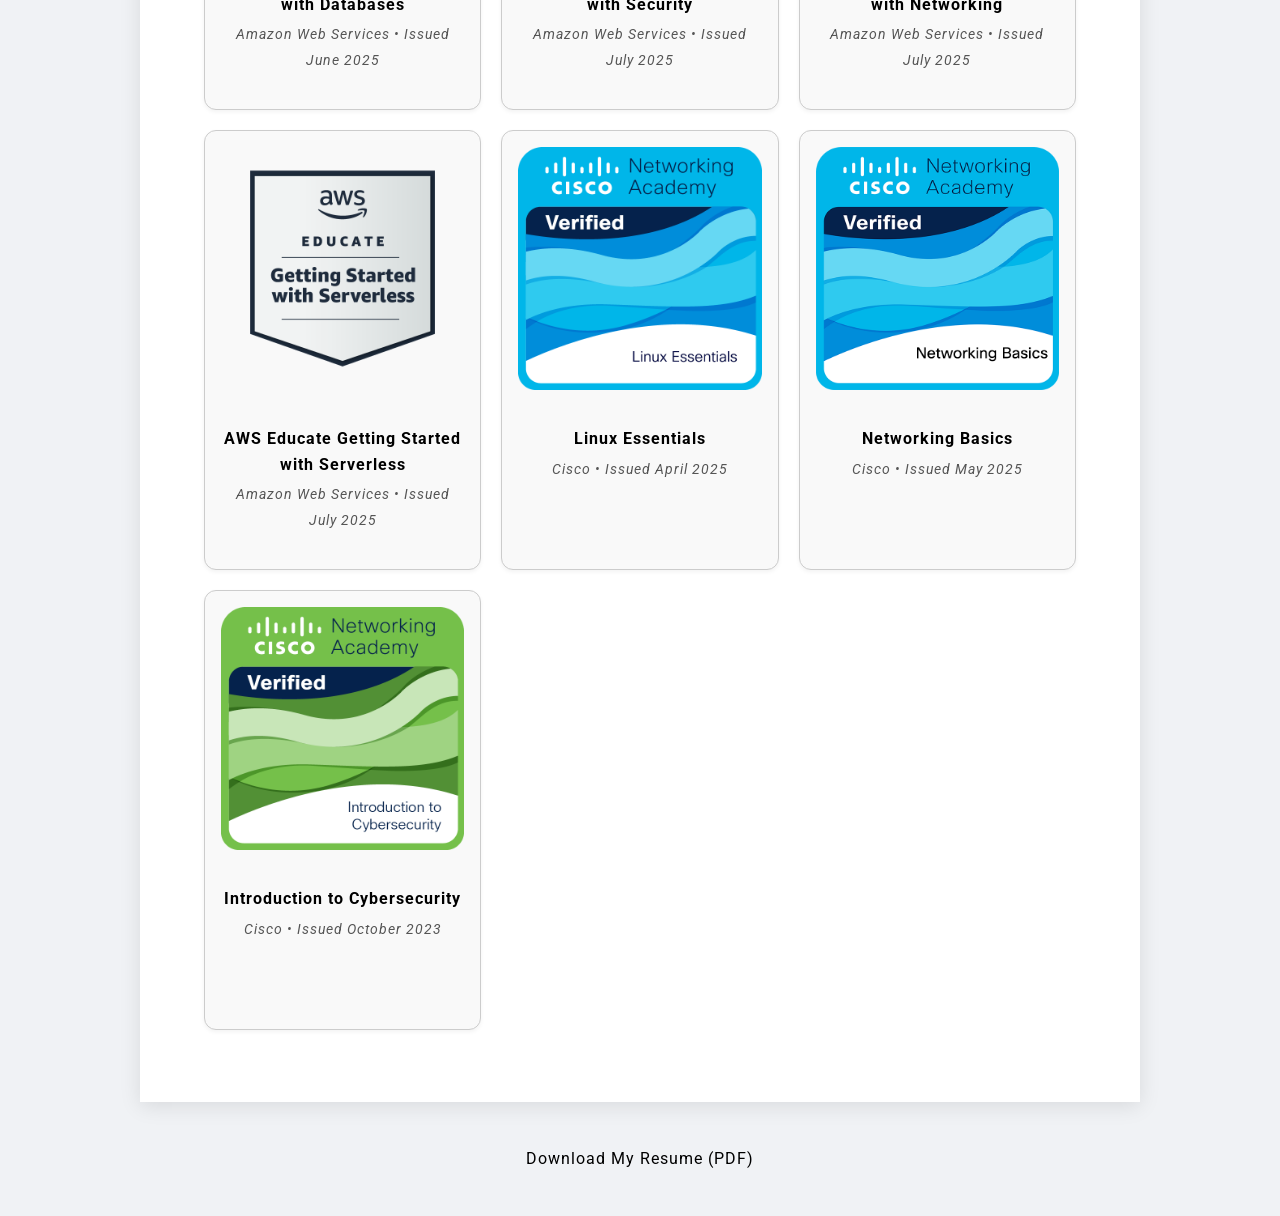
==== commit 95dd2d2b: "modify readme, modify content" ====
--- a/index.html
+++ b/index.html
@@ -59,6 +59,16 @@
                     <a class="link--unstyled" href="https://github.com/dydxkonakona/eatanong-heartwise-flutter" target="_blank" rel="noopener noreferrer"><i class="fa-brands fa-square-github"></i> GitHub Repository</a>
                 </article>
                 <article class="projects__article">
+                    <h3>Cloud Resume Project – AWS S3 & CloudFront <span class="span--small">| Jul 2025</span></h3>
+                    <i>Amazon S3, CloudFront, HTML, CSS</i>
+                    <ul class="section__text">
+                        <li>Hosted a static personal website using HTML/CSS on an Amazon S3 bucket with public access configuration.</li>
+                        <li>Configured a CloudFront distribution to deliver content globally with HTTPS and low latency.</li>
+                        <li>Tested and verified site deployment via the CloudFront URL.</li>
+                    </ul>
+                    <a class="link--unstyled" href="https://github.com/dydxkonakona/cloud-resume-aws" target="_blank" rel="noopener noreferrer"><i class="fa-brands fa-square-github"></i> GitHub Repository</a>
+                </article>
+                <article class="projects__article">
                     <h3>AWS Hands-On Labs <span class="span--small">| May 2024 – Jun 2025</span></h3>
                     <i>Amazon EC2, S3, RDS, IAM, CloudFormation, CloudWatch and VPC</i>
                     <ul class="section__text">
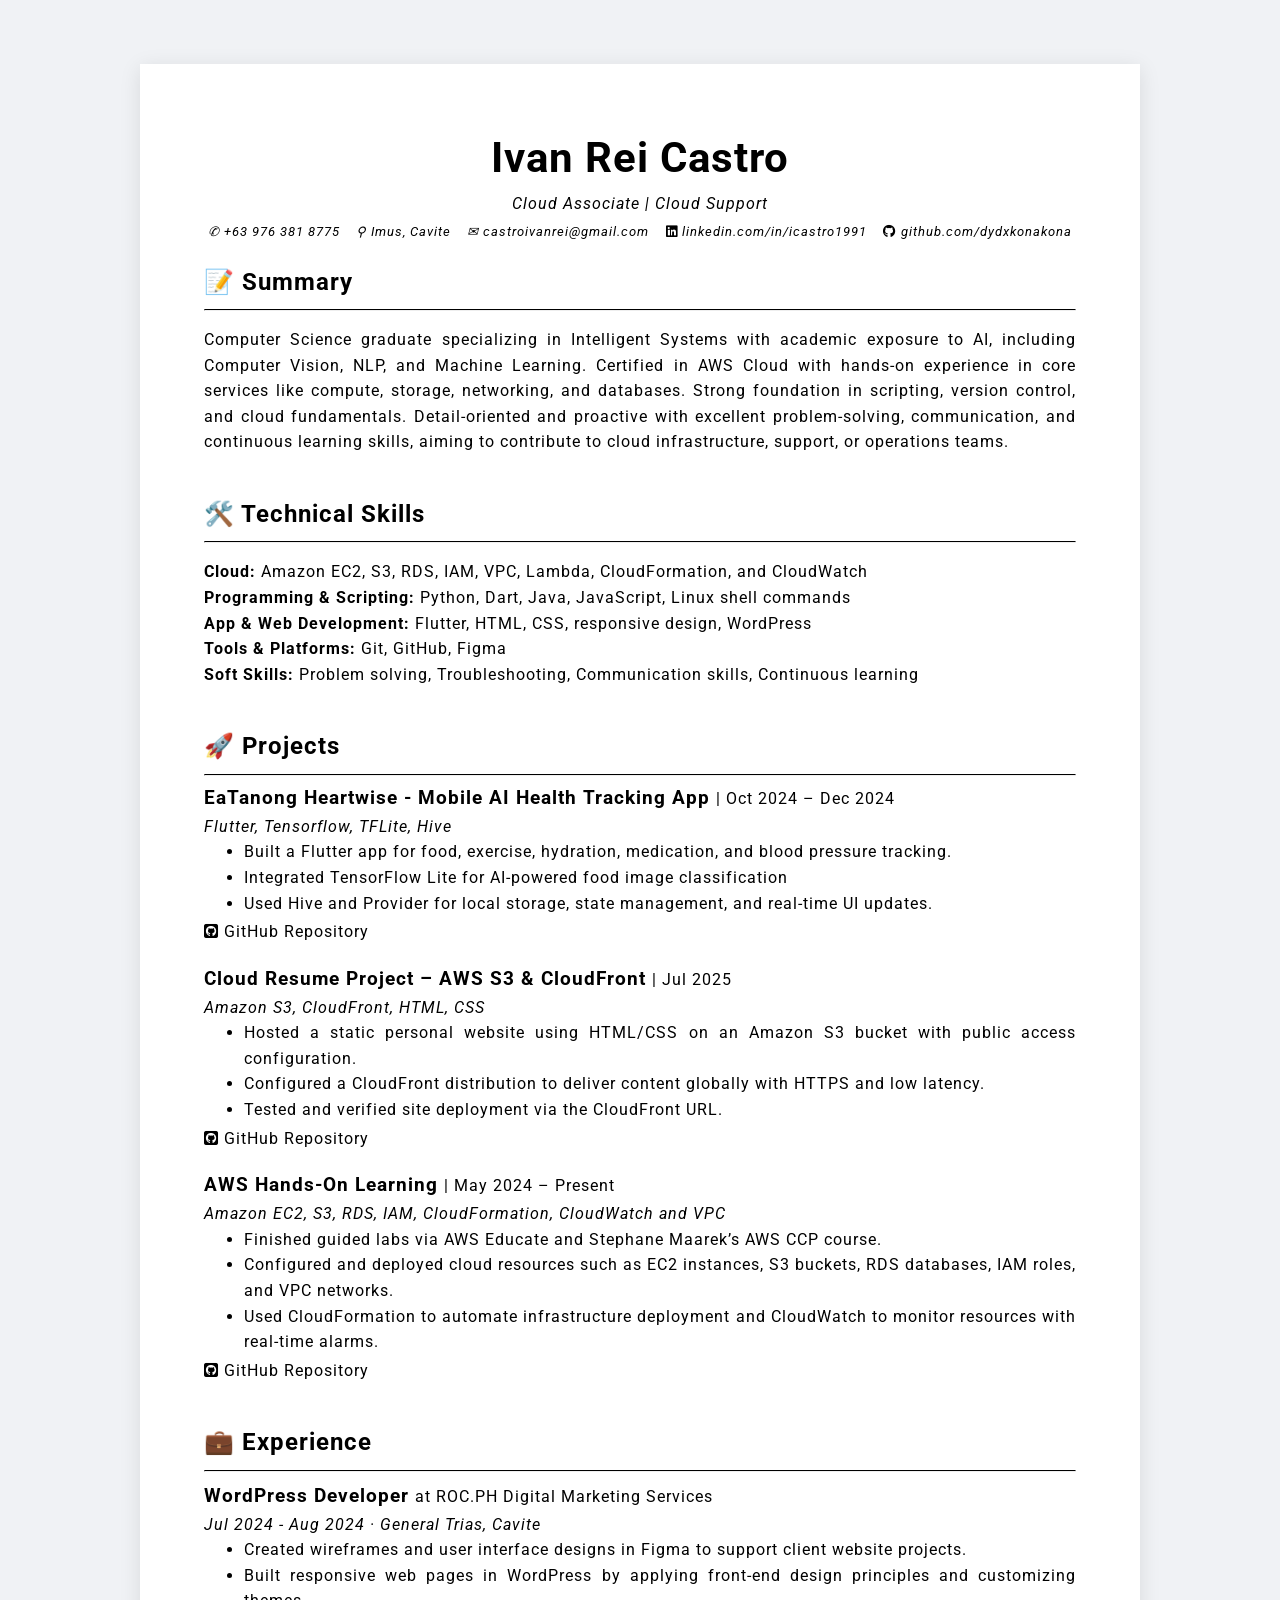
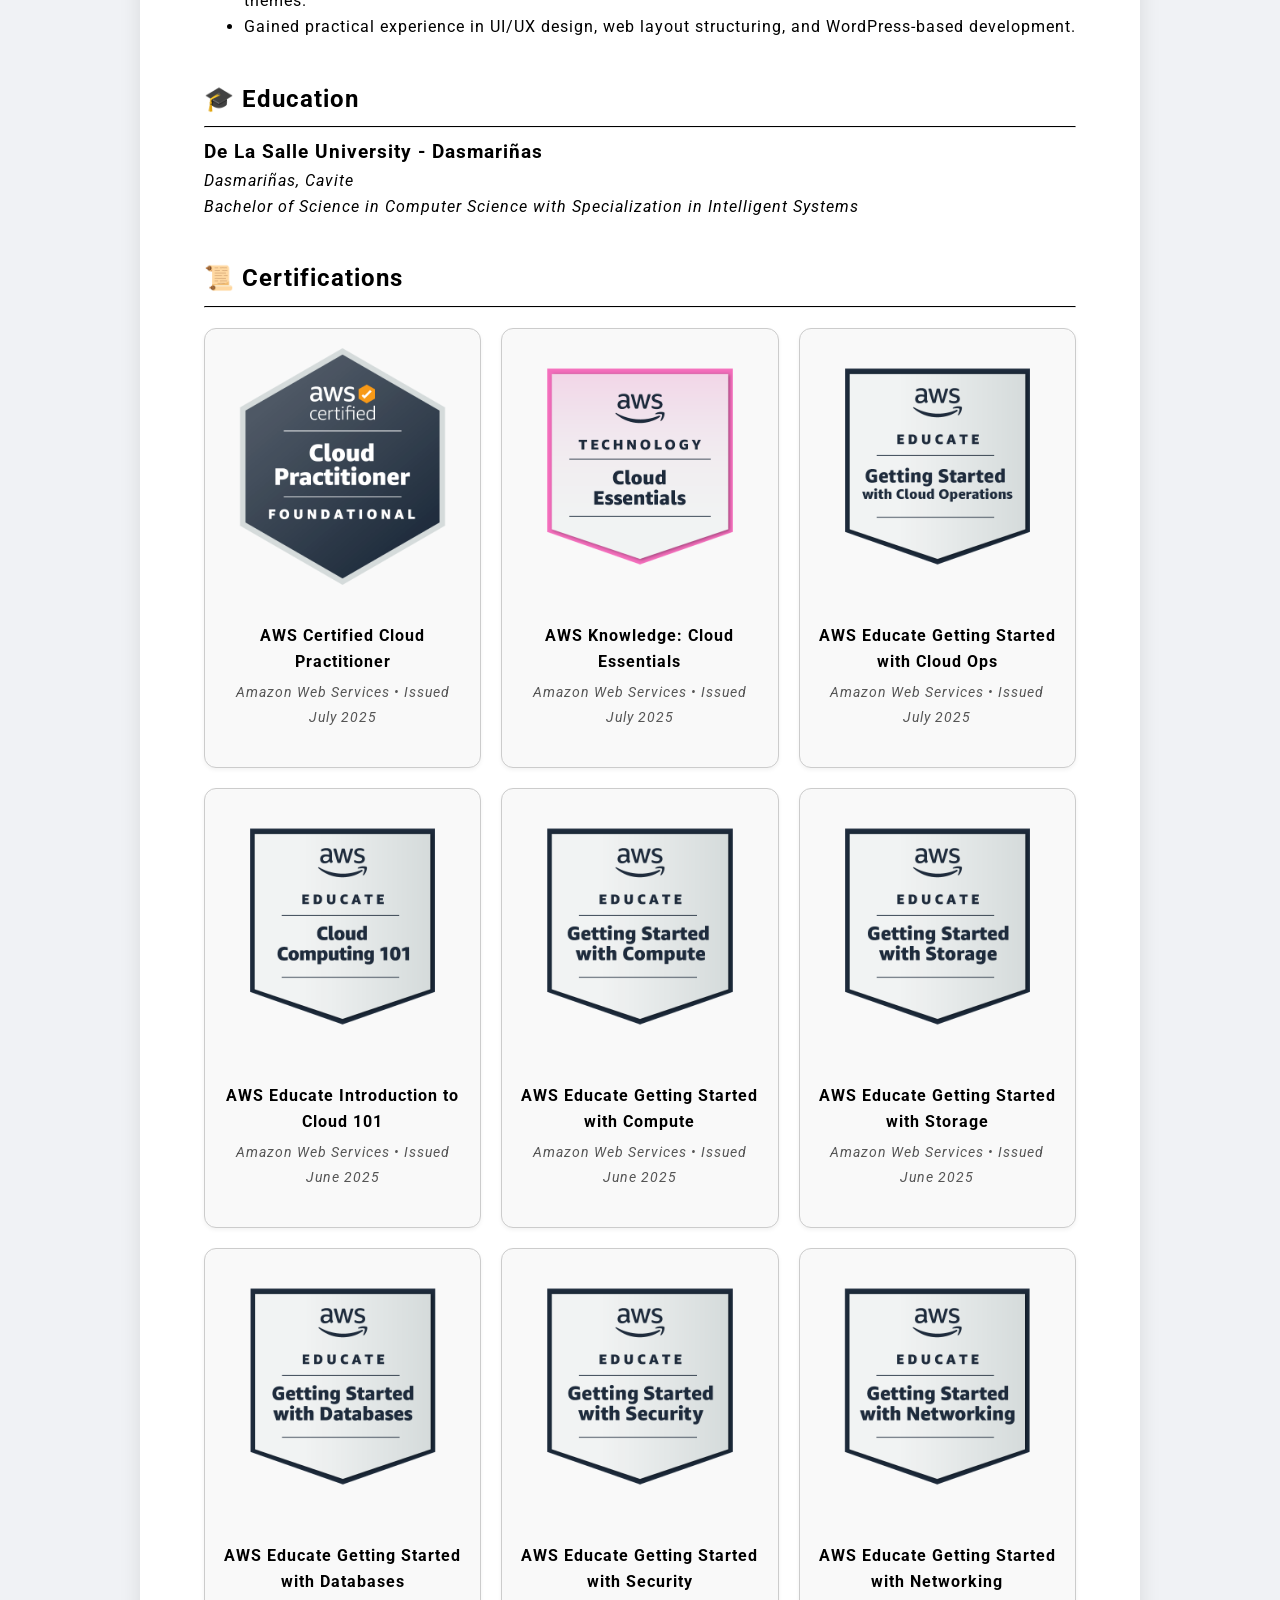
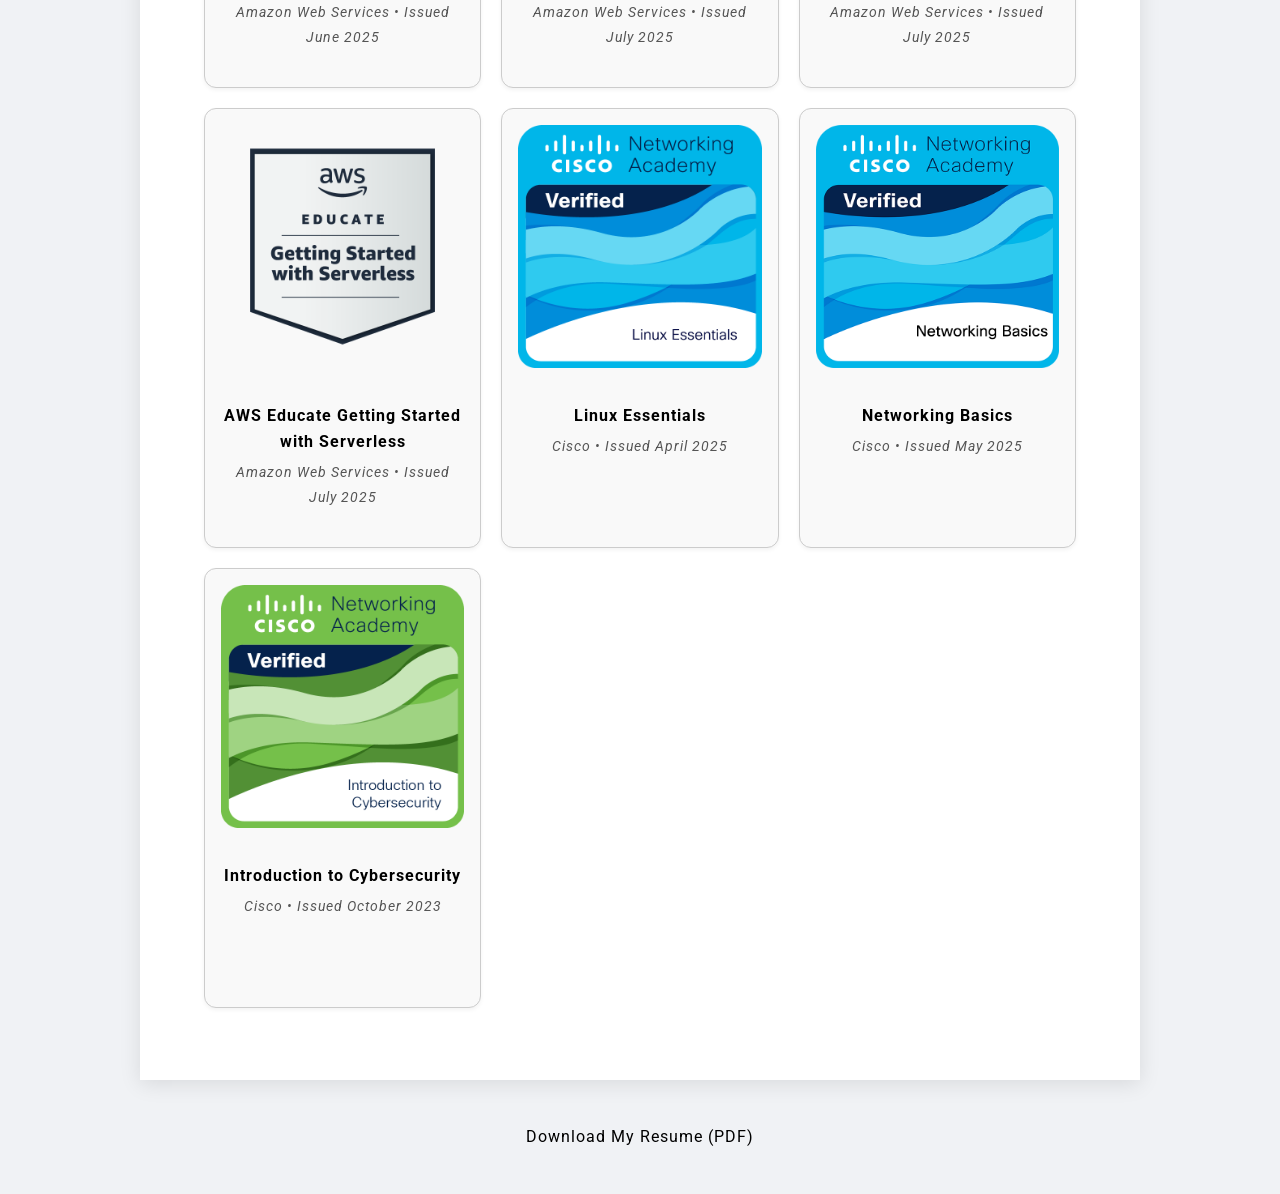
==== commit 3d786831: "Update index.html" ====
--- a/index.html
+++ b/index.html
@@ -26,23 +26,18 @@
             <section>
                 <h2 class="section-heading">📝 Summary</h2>
                 <hr>
-                <p class="section__text">Computer Science graduate specializing in Intelligent Systems, with academic exposure to AI topics including Computer
-                Vision, Natural Language Processing, and Machine Learning. Developed practical skills in web development using (HTML,
-                CSS, JavaScript), and (Git). Building a strong foundation in cloud computing with hands-on experience in core services
-                such as compute, storage, networking, and databases. Completed guided labs on AWS and gained familiarity with
-                concepts that apply across platforms like Azure and Google Cloud. Proactive and detail-oriented learner, eager to
-                contribute to roles in cloud support, operations, engineering, or infrastructure teams.
+                <p class="section__text">Computer Science graduate specializing in Intelligent Systems with academic exposure to AI, including Computer Vision, NLP, and Machine Learning. Certified in AWS Cloud with hands-on experience in core services like compute, storage, networking, and databases. Strong foundation in scripting, version control, and cloud fundamentals. Detail-oriented and proactive with excellent problem-solving, communication, and continuous learning skills, aiming to contribute to cloud infrastructure, support, or operations teams.
                 </p>
             </section>
             <section>
                 <h2 class="section-heading">🛠️ Technical Skills</h2>
                 <hr>
                 <ul class="section__text skills__item list--unstyled">
-                    <li><strong>Cloud: </strong>Hands-on AWS (EC2, S3, RDS, IAM, VPC, CloudFormation, CloudWatch), foundational knowledge of cloud compute, storage,
-                    and database services.</li>
+                    <li><strong>Cloud: </strong> Amazon EC2, S3, RDS, IAM, VPC, Lambda, CloudFormation, and CloudWatch</li>
                     <li><strong>Programming & Scripting: </strong>Python, Dart, Java, JavaScript, Linux shell commands</li>
                     <li><strong>App & Web Development: </strong>Flutter, HTML, CSS, responsive design, WordPress</li>
                     <li><strong>Tools & Platforms: </strong>Git, GitHub, Figma</li>
+                    <li><strong>Soft Skills: </strong>Problem solving, Troubleshooting, Communication skills, Continuous learning</li>
                 </ul>
             </section>
             <section>
@@ -69,13 +64,14 @@
                     <a class="link--unstyled" href="https://github.com/dydxkonakona/cloud-resume-aws" target="_blank" rel="noopener noreferrer"><i class="fa-brands fa-square-github"></i> GitHub Repository</a>
                 </article>
                 <article class="projects__article">
-                    <h3>AWS Hands-On Labs <span class="span--small">| May 2024 – Jun 2025</span></h3>
+                    <h3>AWS Hands-On Learning <span class="span--small">| May 2024 – Present</span></h3>
                     <i>Amazon EC2, S3, RDS, IAM, CloudFormation, CloudWatch and VPC</i>
                     <ul class="section__text">
                         <li>Finished guided labs via AWS Educate and Stephane Maarek’s AWS CCP course.</li>
                         <li>Configured and deployed cloud resources such as EC2 instances, S3 buckets, RDS databases, IAM roles, and VPC networks.</li>
                         <li> Used CloudFormation to automate infrastructure deployment and CloudWatch to monitor resources with real-time alarms.</li>
                     </ul>
+                    <a class="link--unstyled" href="https://github.com/dydxkonakona/aws-hands-on-learning" target="_blank" rel="noopener noreferrer"><i class="fa-brands fa-square-github"></i> GitHub Repository</a>
                 </article>
             </section>
             <section>
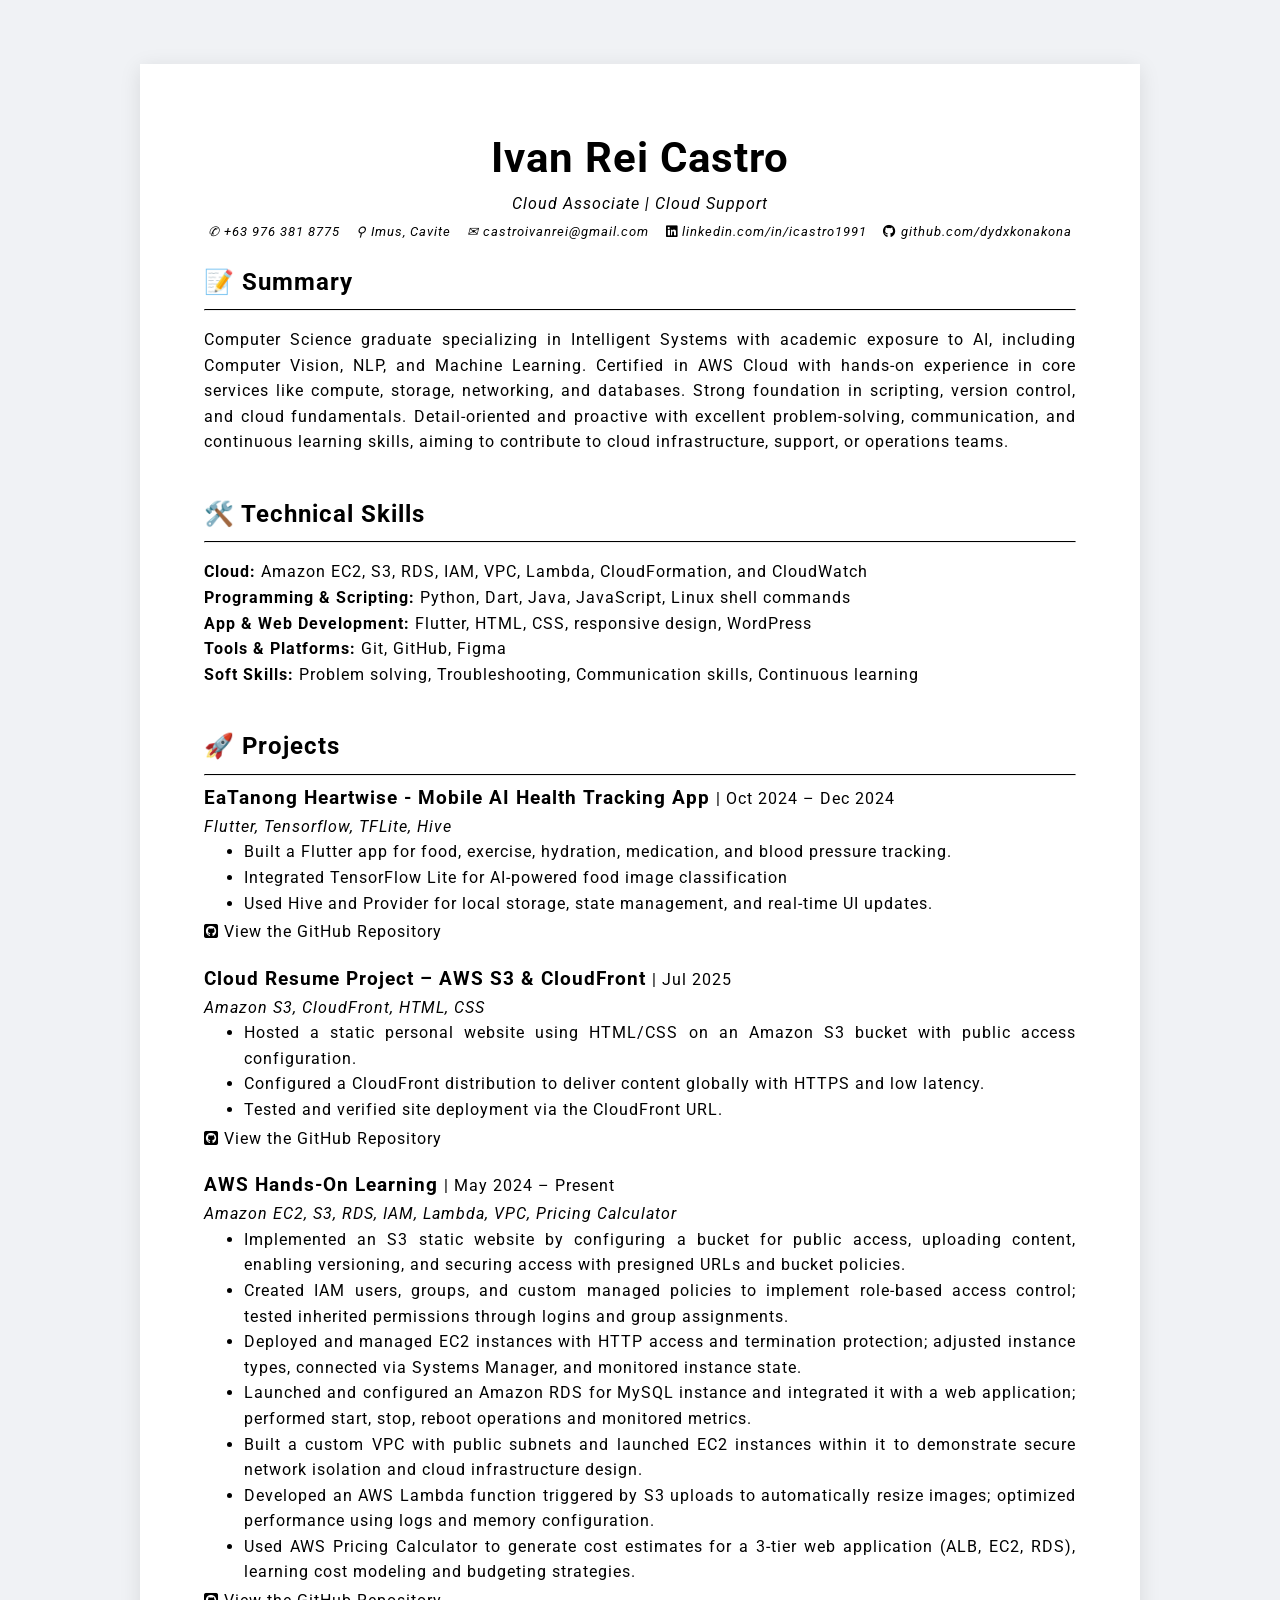
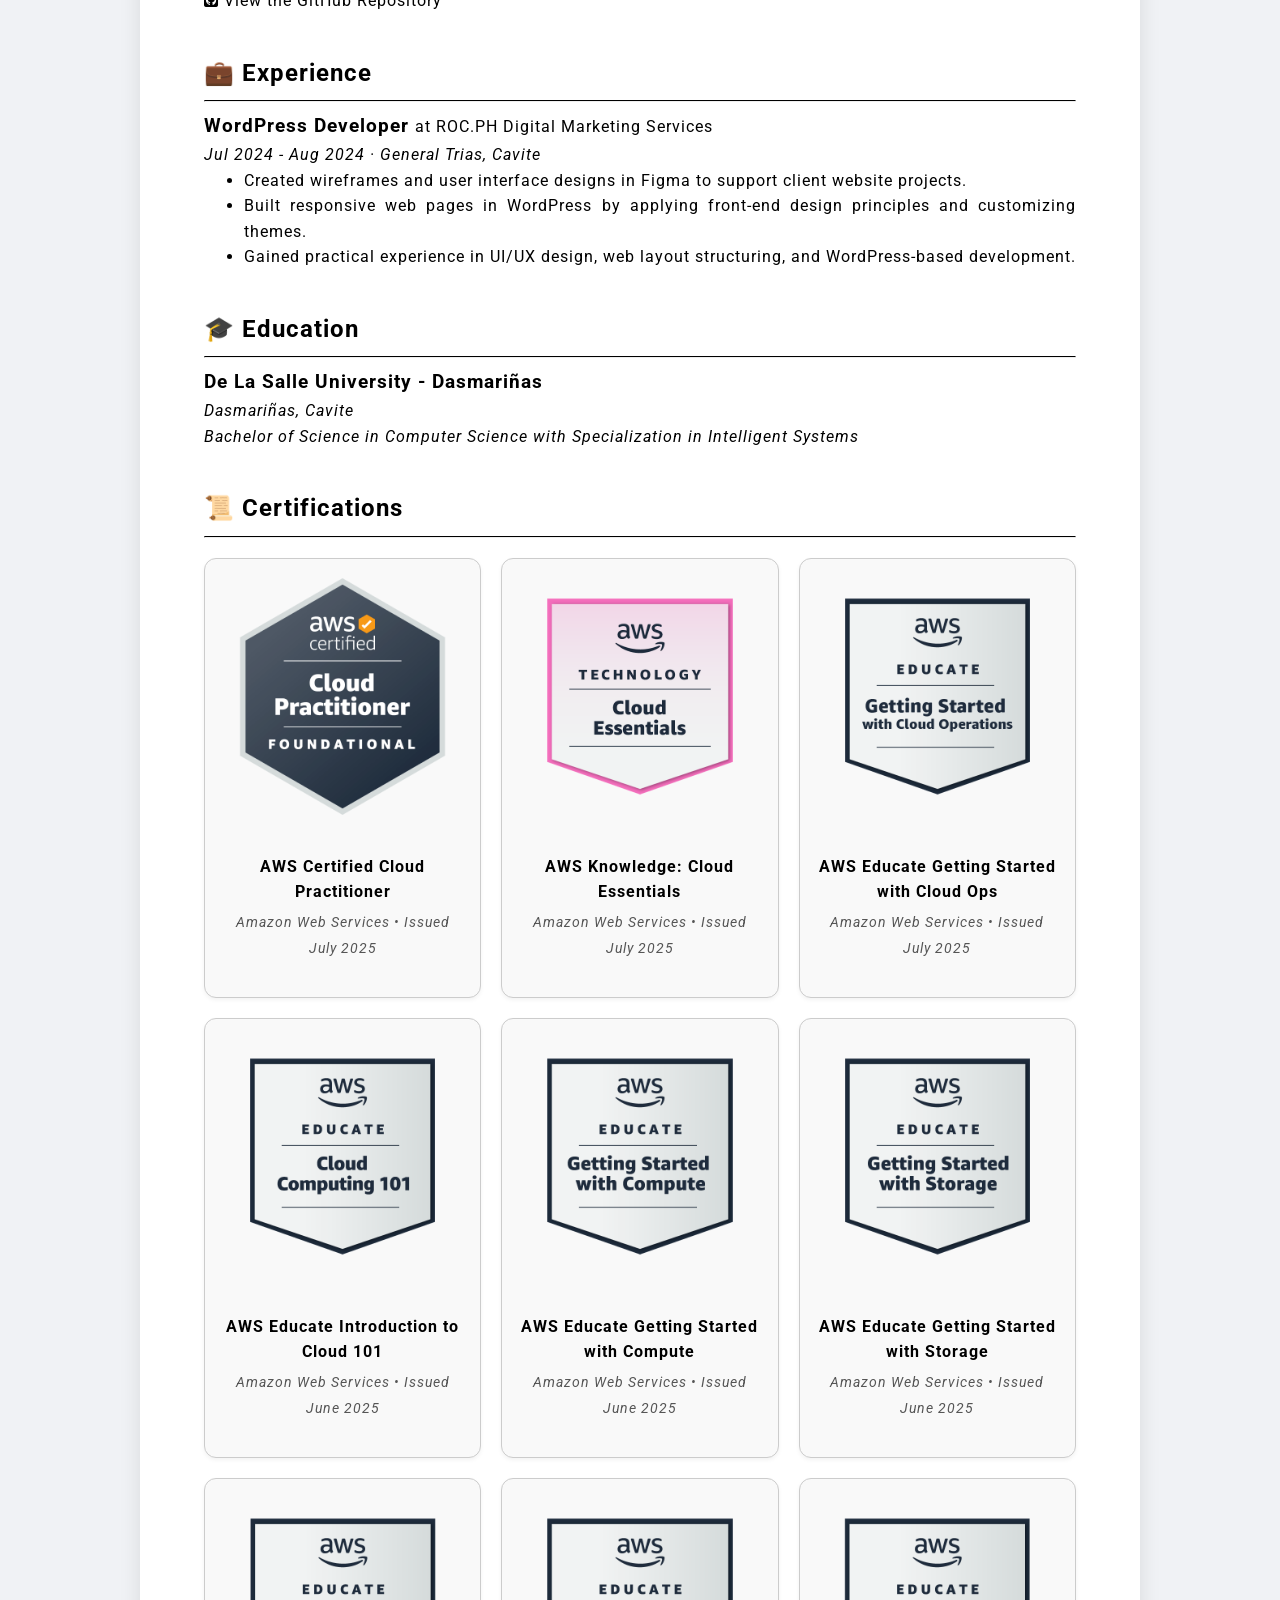
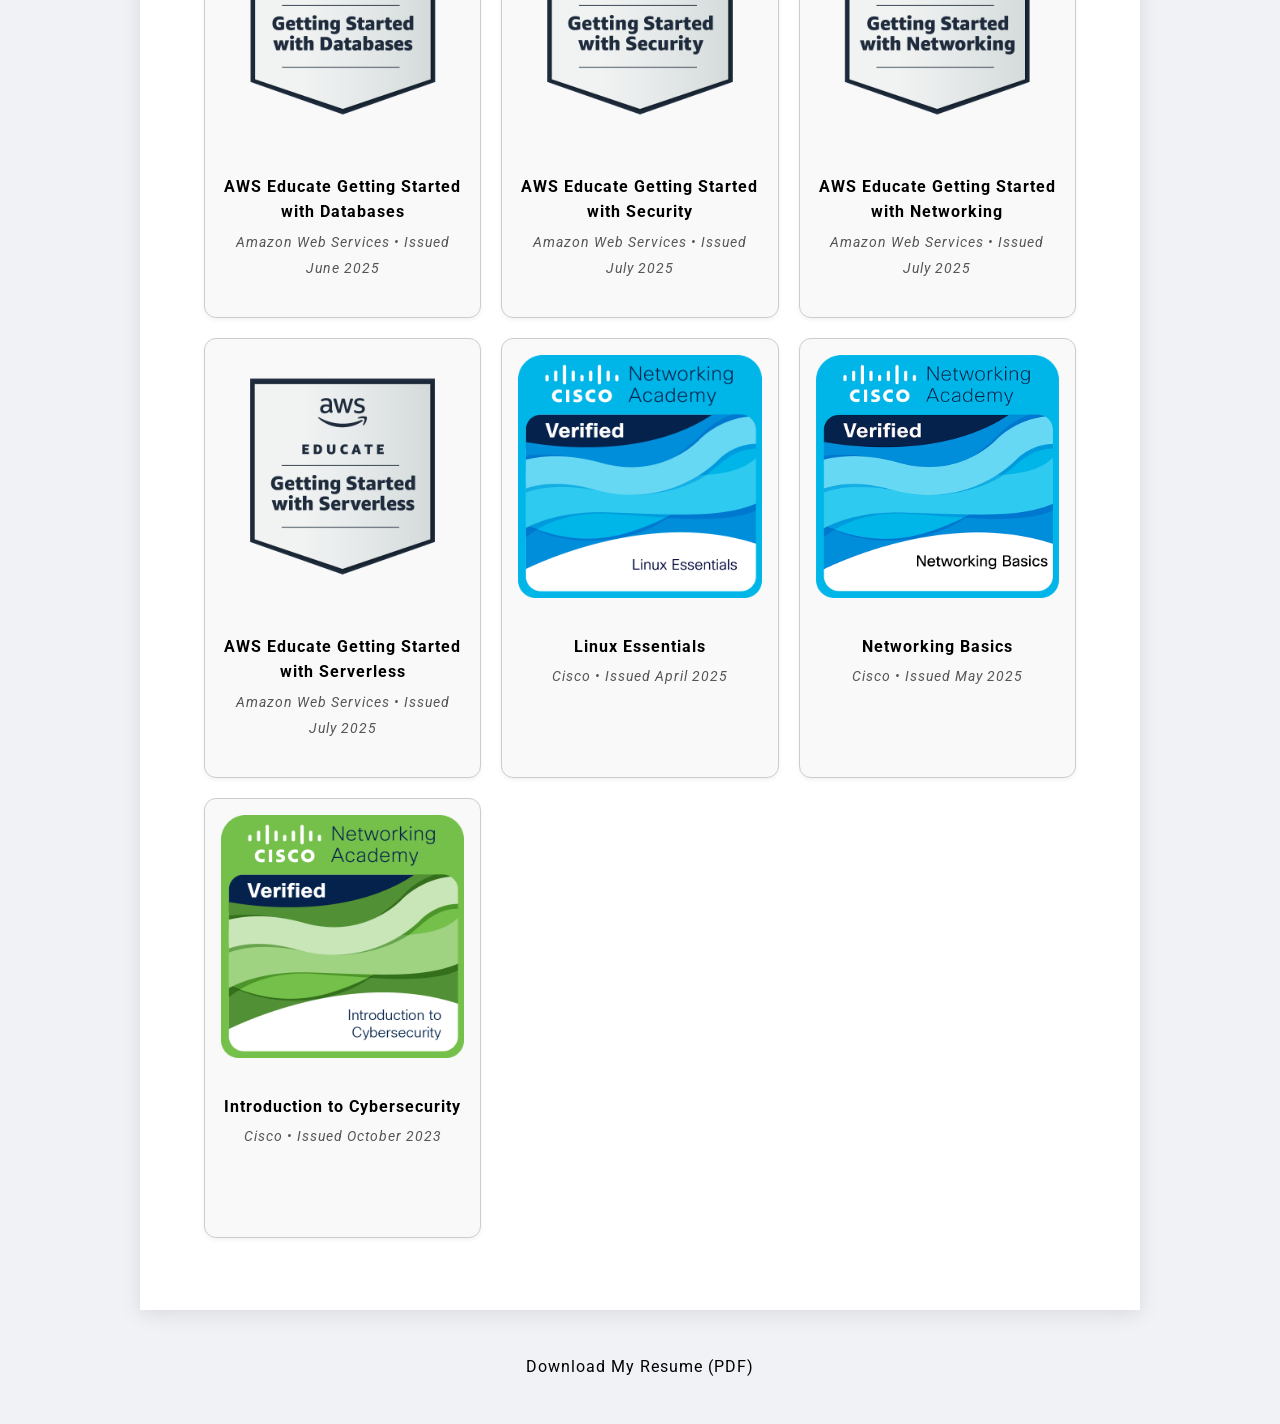
==== commit db902fde: "Update index.html" ====
--- a/index.html
+++ b/index.html
@@ -51,7 +51,7 @@
                         <li>Integrated TensorFlow Lite for AI-powered food image classification</li>
                         <li>Used Hive and Provider for local storage, state management, and real-time UI updates.</li>
                     </ul>
-                    <a class="link--unstyled" href="https://github.com/dydxkonakona/eatanong-heartwise-flutter" target="_blank" rel="noopener noreferrer"><i class="fa-brands fa-square-github"></i> GitHub Repository</a>
+                    <a class="link--unstyled" href="https://github.com/dydxkonakona/eatanong-heartwise-flutter" target="_blank" rel="noopener noreferrer"><i class="fa-brands fa-square-github"></i> View the GitHub Repository</a>
                 </article>
                 <article class="projects__article">
                     <h3>Cloud Resume Project – AWS S3 & CloudFront <span class="span--small">| Jul 2025</span></h3>
@@ -61,17 +61,21 @@
                         <li>Configured a CloudFront distribution to deliver content globally with HTTPS and low latency.</li>
                         <li>Tested and verified site deployment via the CloudFront URL.</li>
                     </ul>
-                    <a class="link--unstyled" href="https://github.com/dydxkonakona/cloud-resume-aws" target="_blank" rel="noopener noreferrer"><i class="fa-brands fa-square-github"></i> GitHub Repository</a>
+                    <a class="link--unstyled" href="https://github.com/dydxkonakona/cloud-resume-aws" target="_blank" rel="noopener noreferrer"><i class="fa-brands fa-square-github"></i> View the GitHub Repository</a>
                 </article>
                 <article class="projects__article">
                     <h3>AWS Hands-On Learning <span class="span--small">| May 2024 – Present</span></h3>
-                    <i>Amazon EC2, S3, RDS, IAM, CloudFormation, CloudWatch and VPC</i>
+                    <i>Amazon EC2, S3, RDS, IAM, Lambda, VPC, Pricing Calculator</i>
                     <ul class="section__text">
-                        <li>Finished guided labs via AWS Educate and Stephane Maarek’s AWS CCP course.</li>
-                        <li>Configured and deployed cloud resources such as EC2 instances, S3 buckets, RDS databases, IAM roles, and VPC networks.</li>
-                        <li> Used CloudFormation to automate infrastructure deployment and CloudWatch to monitor resources with real-time alarms.</li>
-                    </ul>
-                    <a class="link--unstyled" href="https://github.com/dydxkonakona/aws-hands-on-learning" target="_blank" rel="noopener noreferrer"><i class="fa-brands fa-square-github"></i> GitHub Repository</a>
+                        <li>Implemented an S3 static website by configuring a bucket for public access, uploading content, enabling versioning, and securing access with presigned URLs and bucket policies.</li>
+                        <li>Created IAM users, groups, and custom managed policies to implement role-based access control; tested inherited permissions through logins and group assignments.</li>
+                        <li>Deployed and managed EC2 instances with HTTP access and termination protection; adjusted instance types, connected via Systems Manager, and monitored instance state.</li>
+                        <li>Launched and configured an Amazon RDS for MySQL instance and integrated it with a web application; performed start, stop, reboot operations and monitored metrics.</li>
+                        <li>Built a custom VPC with public subnets and launched EC2 instances within it to demonstrate secure network isolation and cloud infrastructure design.</li>
+                        <li>Developed an AWS Lambda function triggered by S3 uploads to automatically resize images; optimized performance using logs and memory configuration.</li>
+                        <li>Used AWS Pricing Calculator to generate cost estimates for a 3-tier web application (ALB, EC2, RDS), learning cost modeling and budgeting strategies.</li>
+                    </ul>
+                    <a class="link--unstyled" href="https://github.com/dydxkonakona/aws-hands-on-learning" target="_blank" rel="noopener noreferrer"><i class="fa-brands fa-square-github"></i> View the GitHub Repository</a>
                 </article>
             </section>
             <section>
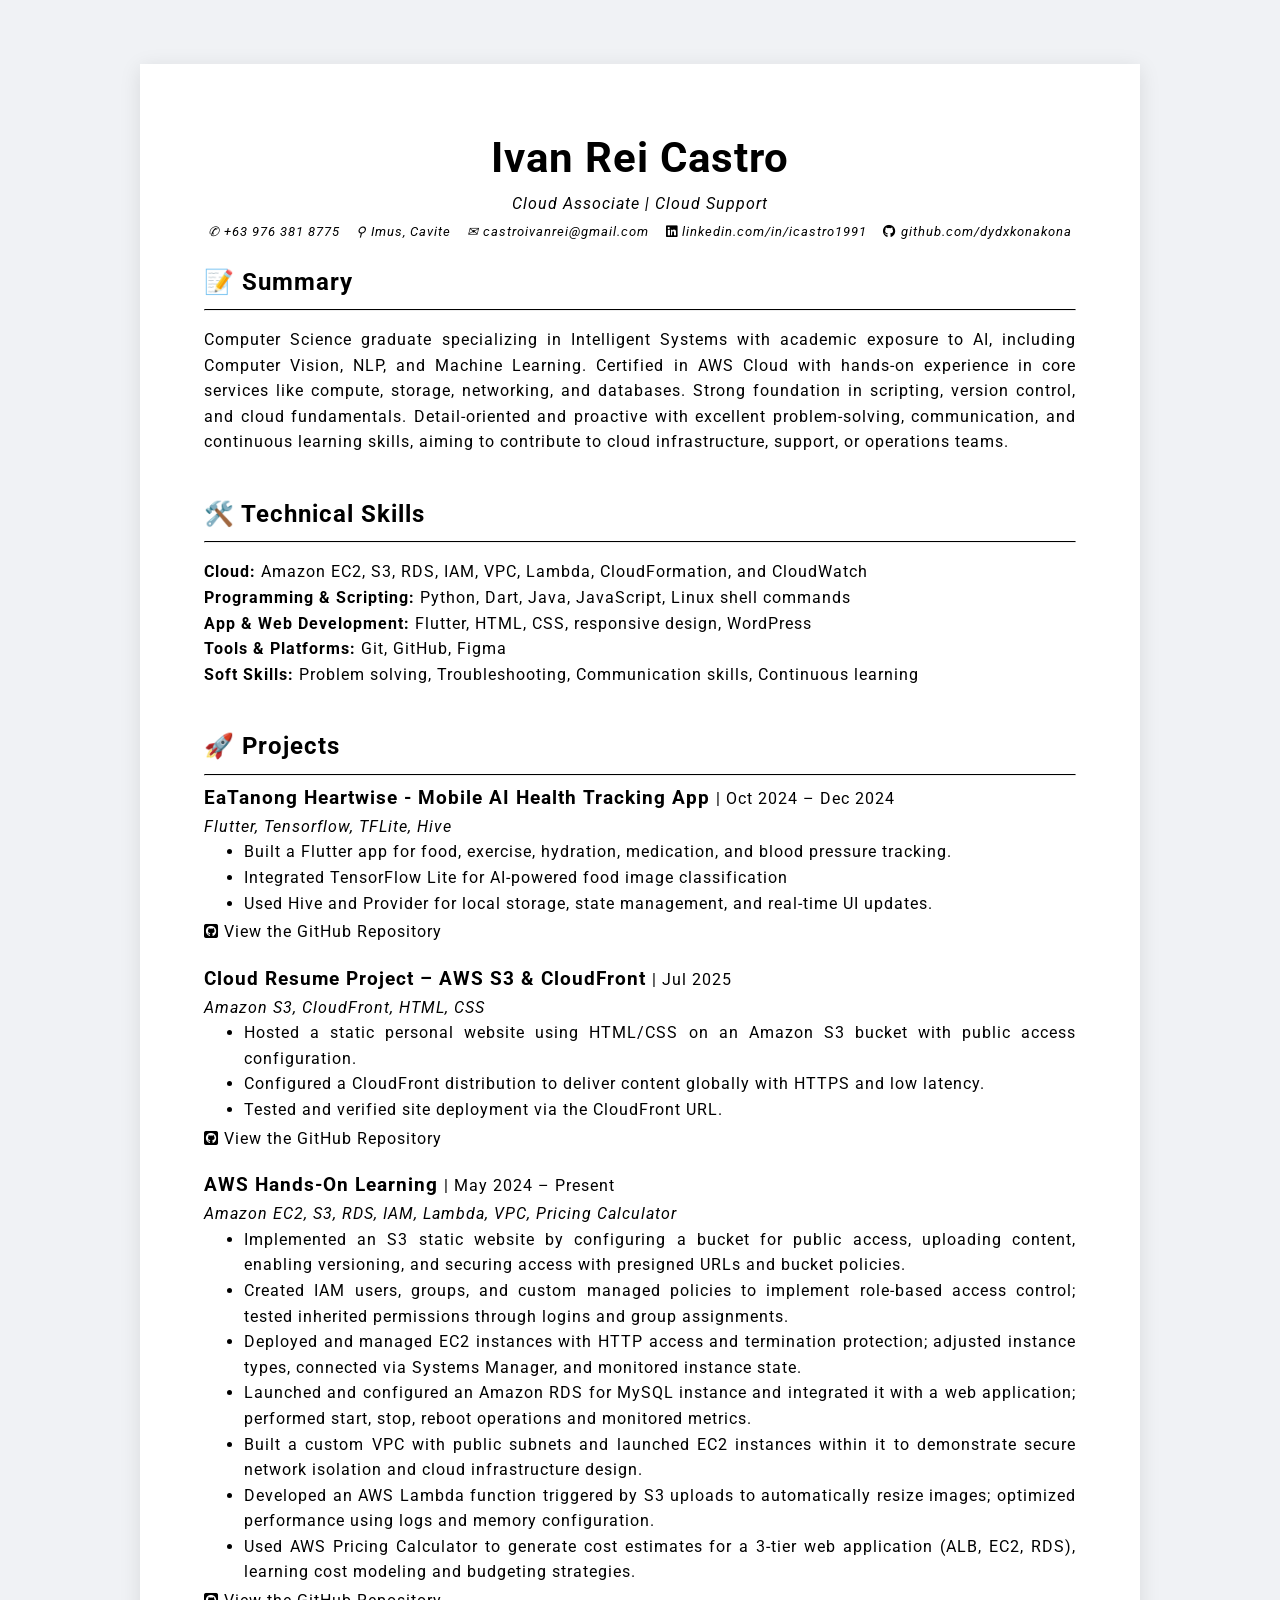
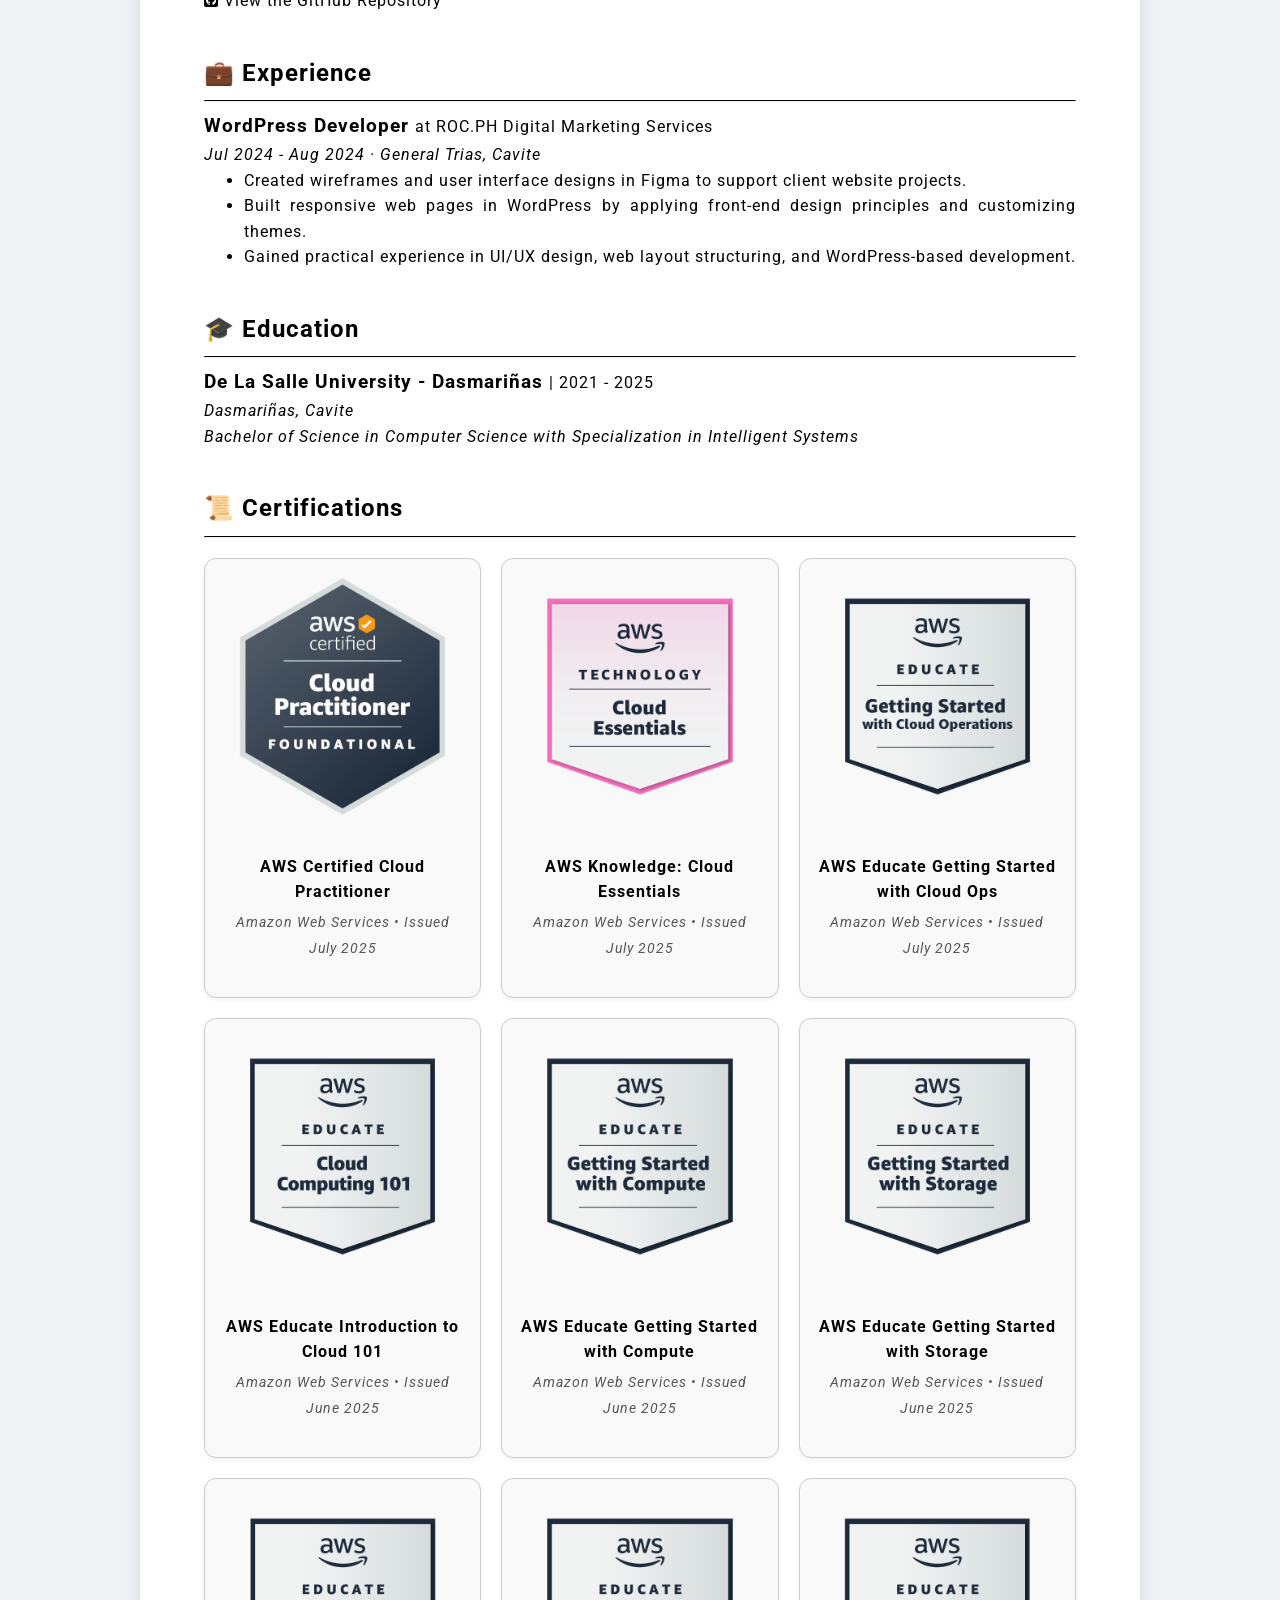
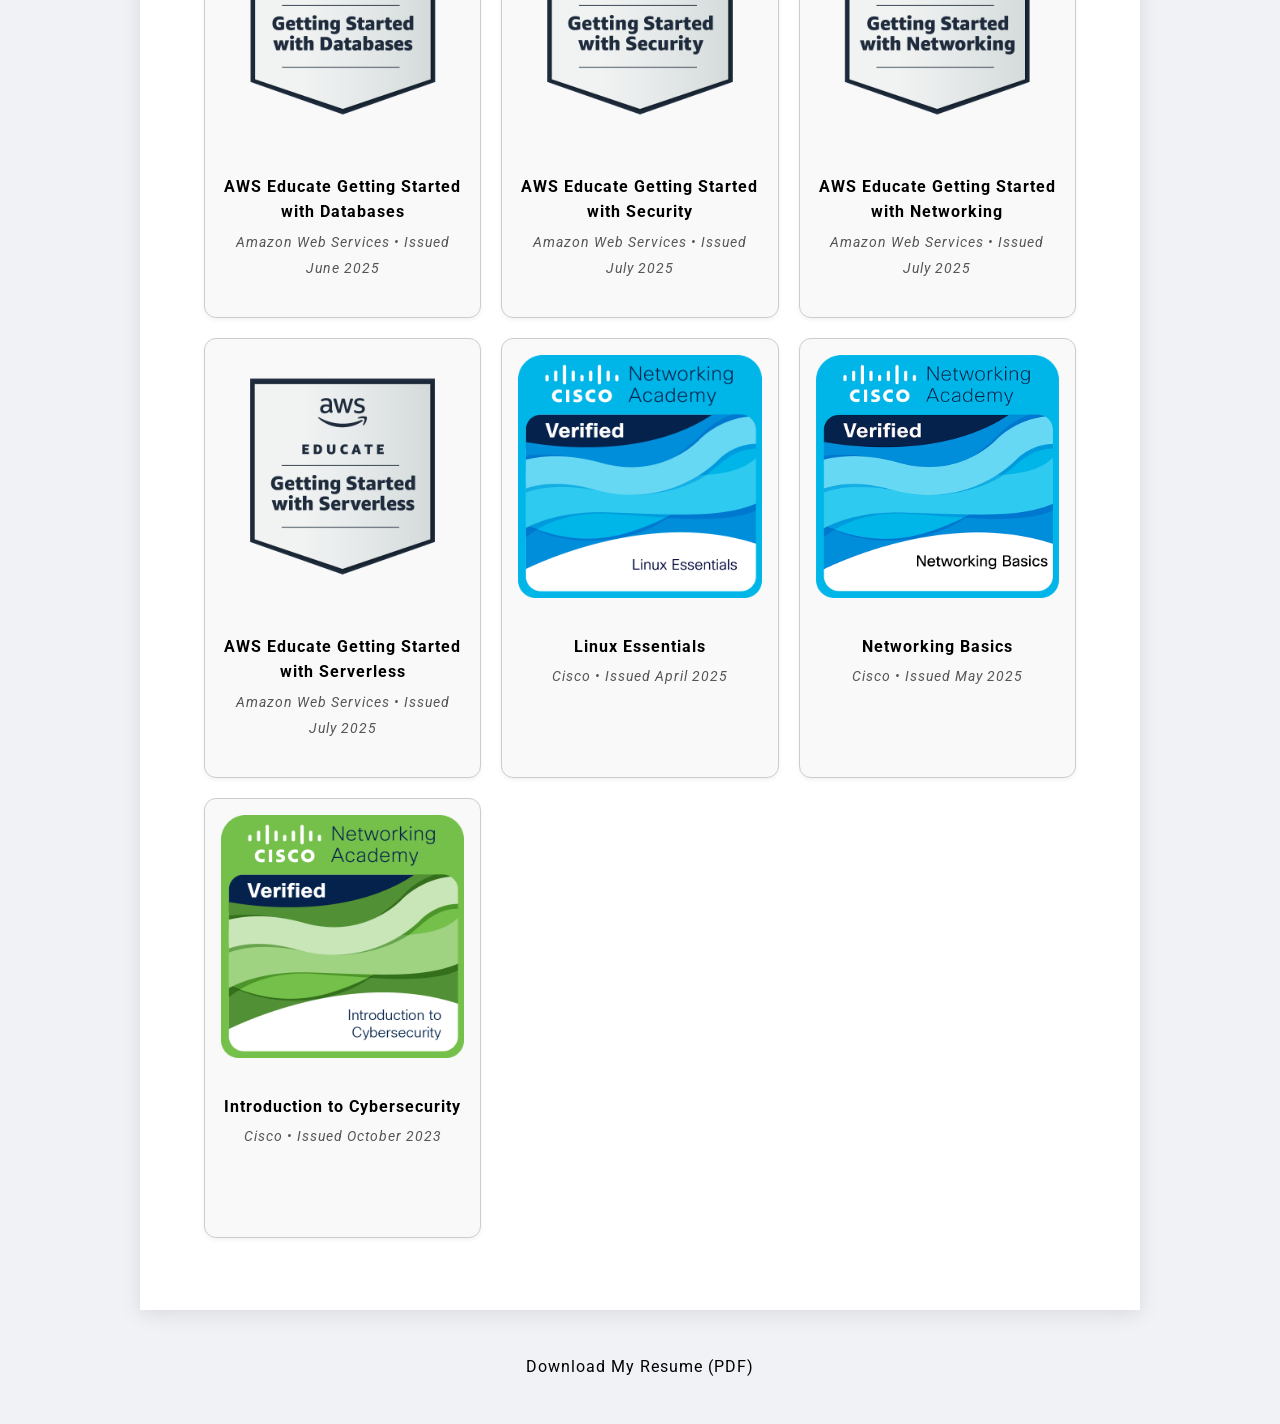
==== commit 5e0d7234: "Update index.html" ====
--- a/index.html
+++ b/index.html
@@ -94,7 +94,7 @@
             <section>
                 <h2 class="section-heading">🎓 Education</h2>
                 <hr>
-                <h3 class="section__item">De La Salle University - Dasmariñas</h3>
+                <h3 class="section__item">De La Salle University - Dasmariñas <span class="span--small">| 2021 - 2025</span></h3>
                 <i>Dasmariñas, Cavite</i><br>
                 <i>Bachelor of Science in Computer Science with Specialization in Intelligent Systems</i>
             </section>
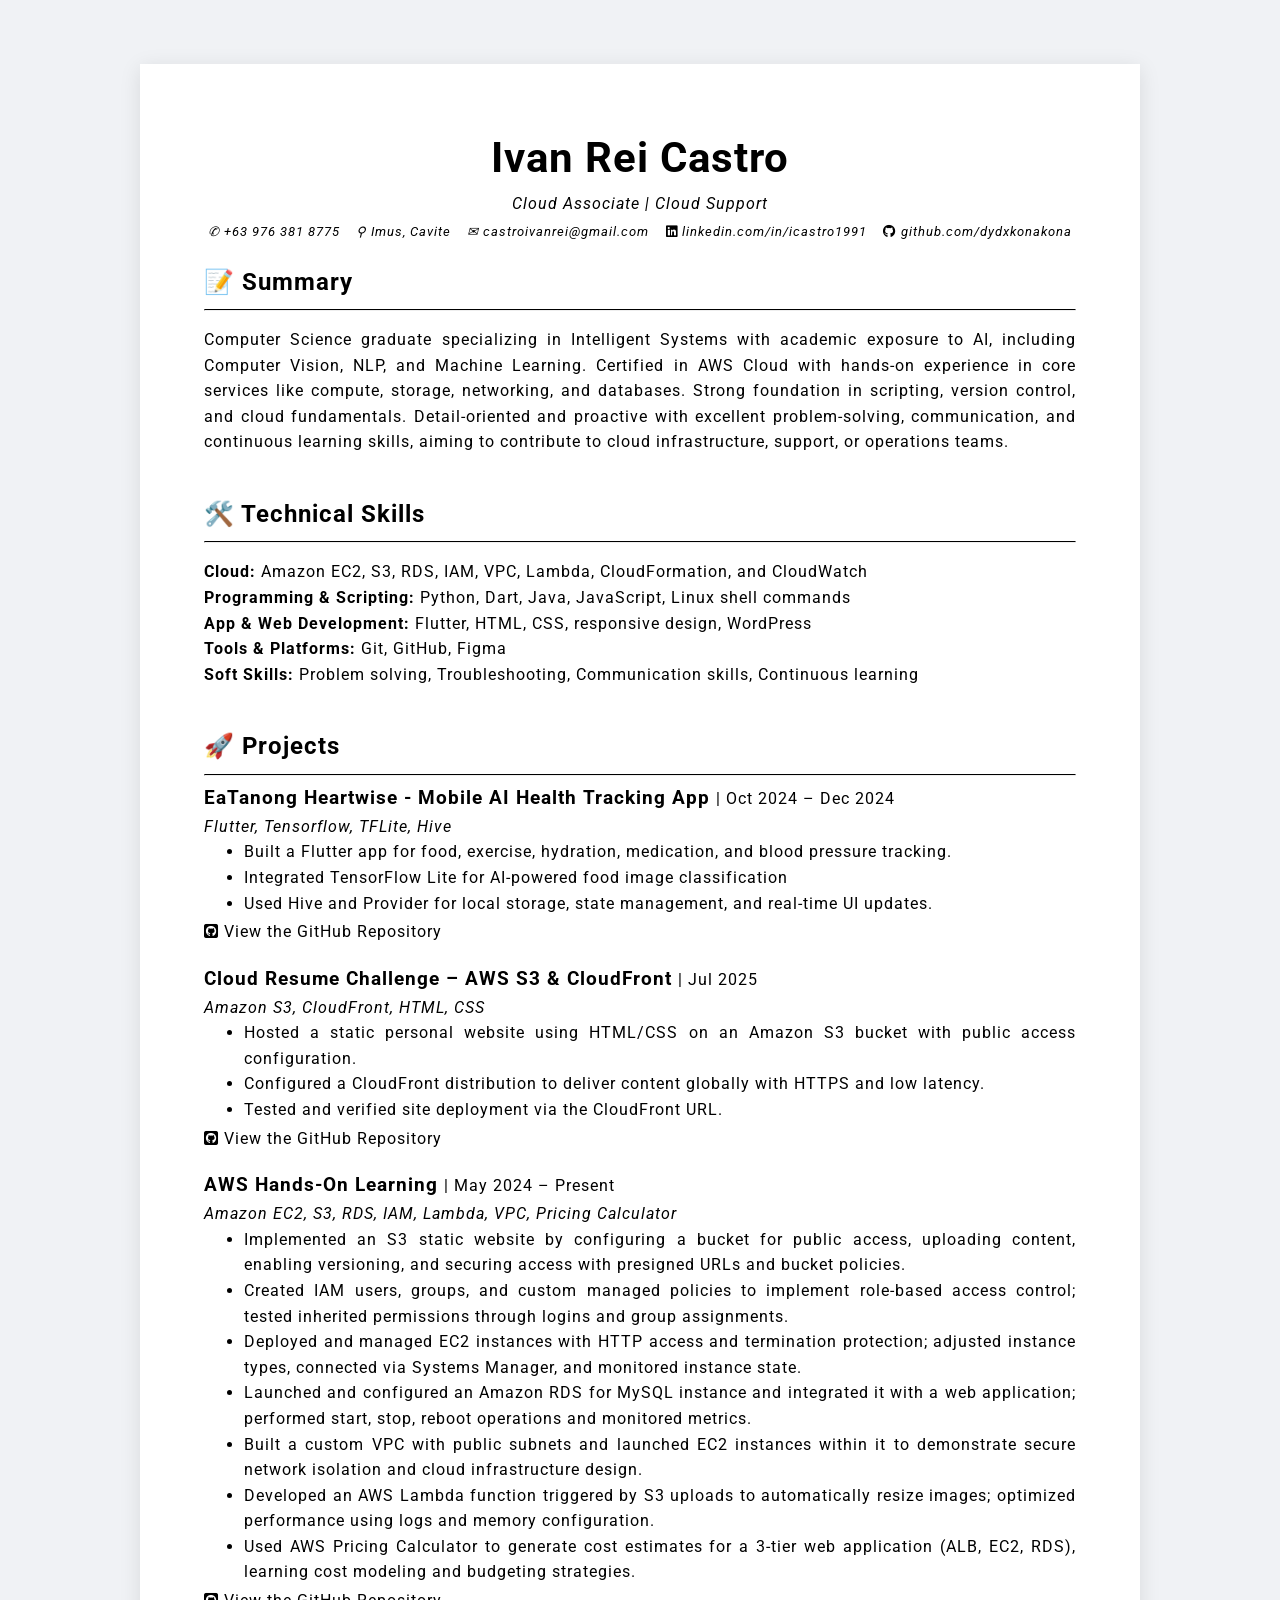
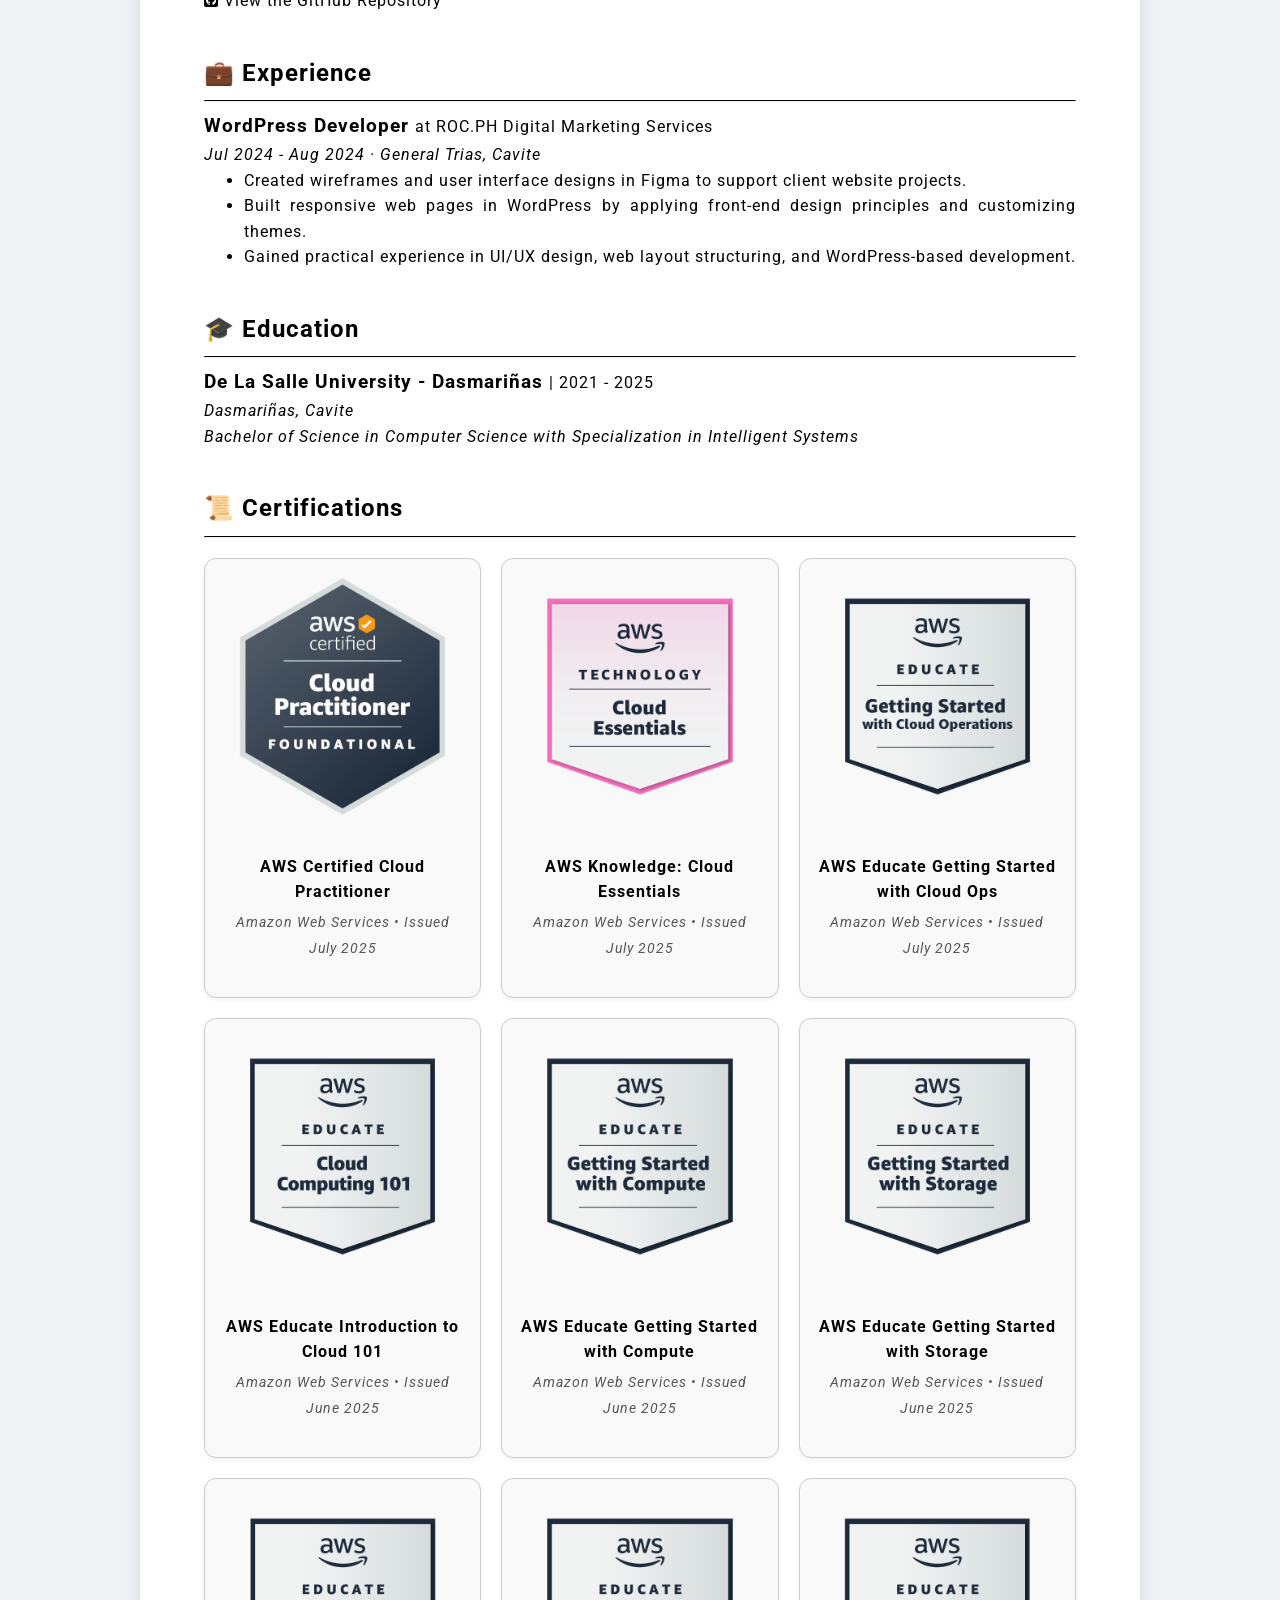
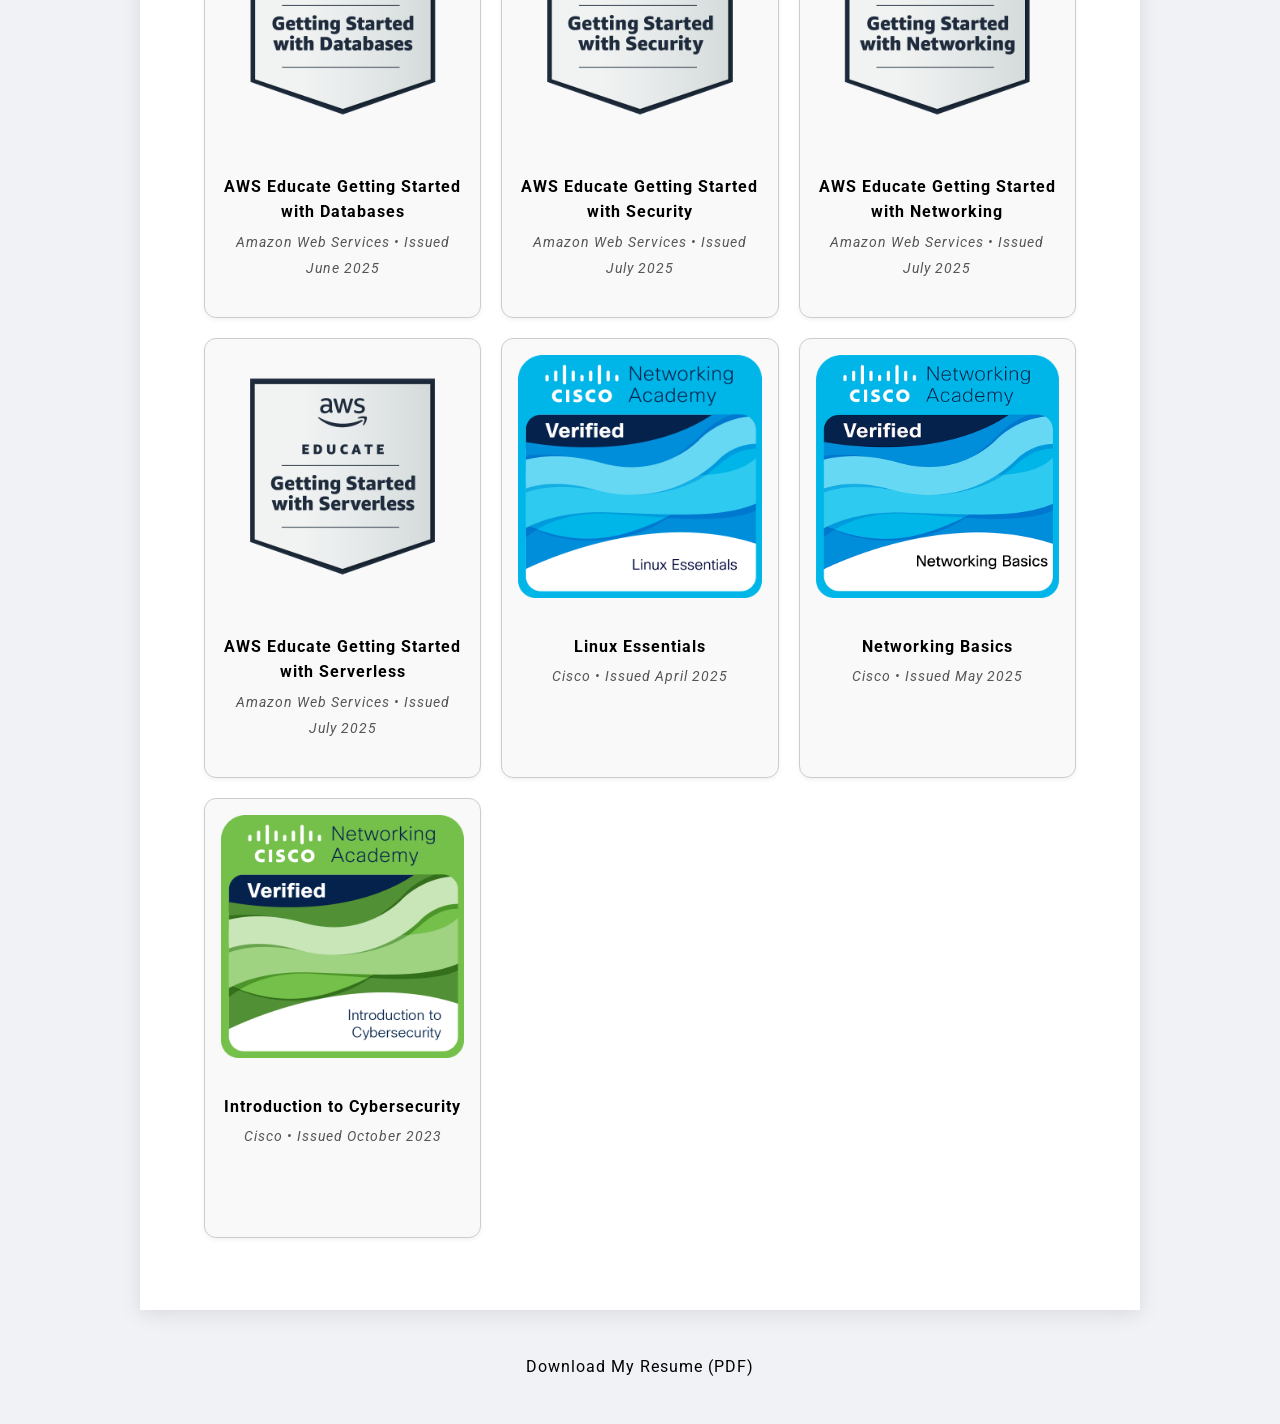
==== commit af754677: "Update Resume & index.html" ====
--- a/index.html
+++ b/index.html
@@ -54,7 +54,7 @@
                     <a class="link--unstyled" href="https://github.com/dydxkonakona/eatanong-heartwise-flutter" target="_blank" rel="noopener noreferrer"><i class="fa-brands fa-square-github"></i> View the GitHub Repository</a>
                 </article>
                 <article class="projects__article">
-                    <h3>Cloud Resume Project – AWS S3 & CloudFront <span class="span--small">| Jul 2025</span></h3>
+                    <h3>Cloud Resume Challenge – AWS S3 & CloudFront <span class="span--small">| Jul 2025</span></h3>
                     <i>Amazon S3, CloudFront, HTML, CSS</i>
                     <ul class="section__text">
                         <li>Hosted a static personal website using HTML/CSS on an Amazon S3 bucket with public access configuration.</li>
